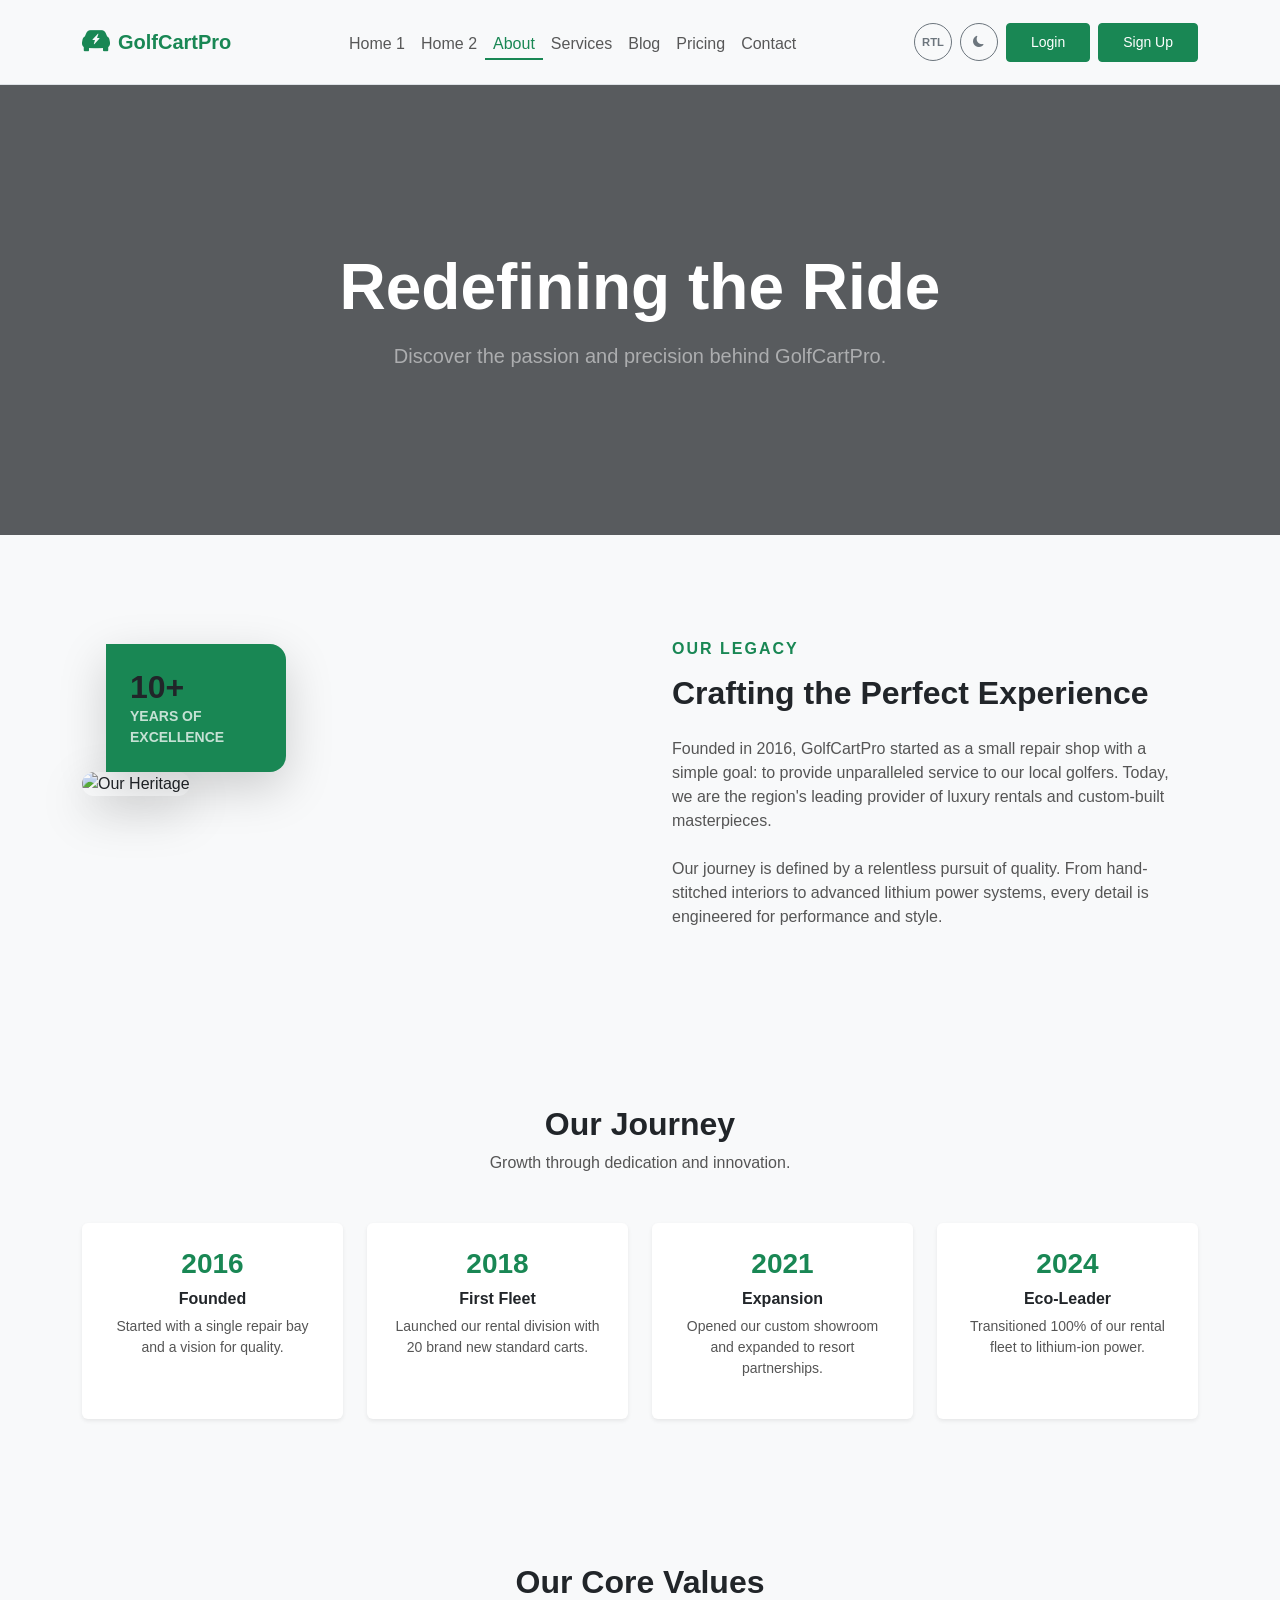
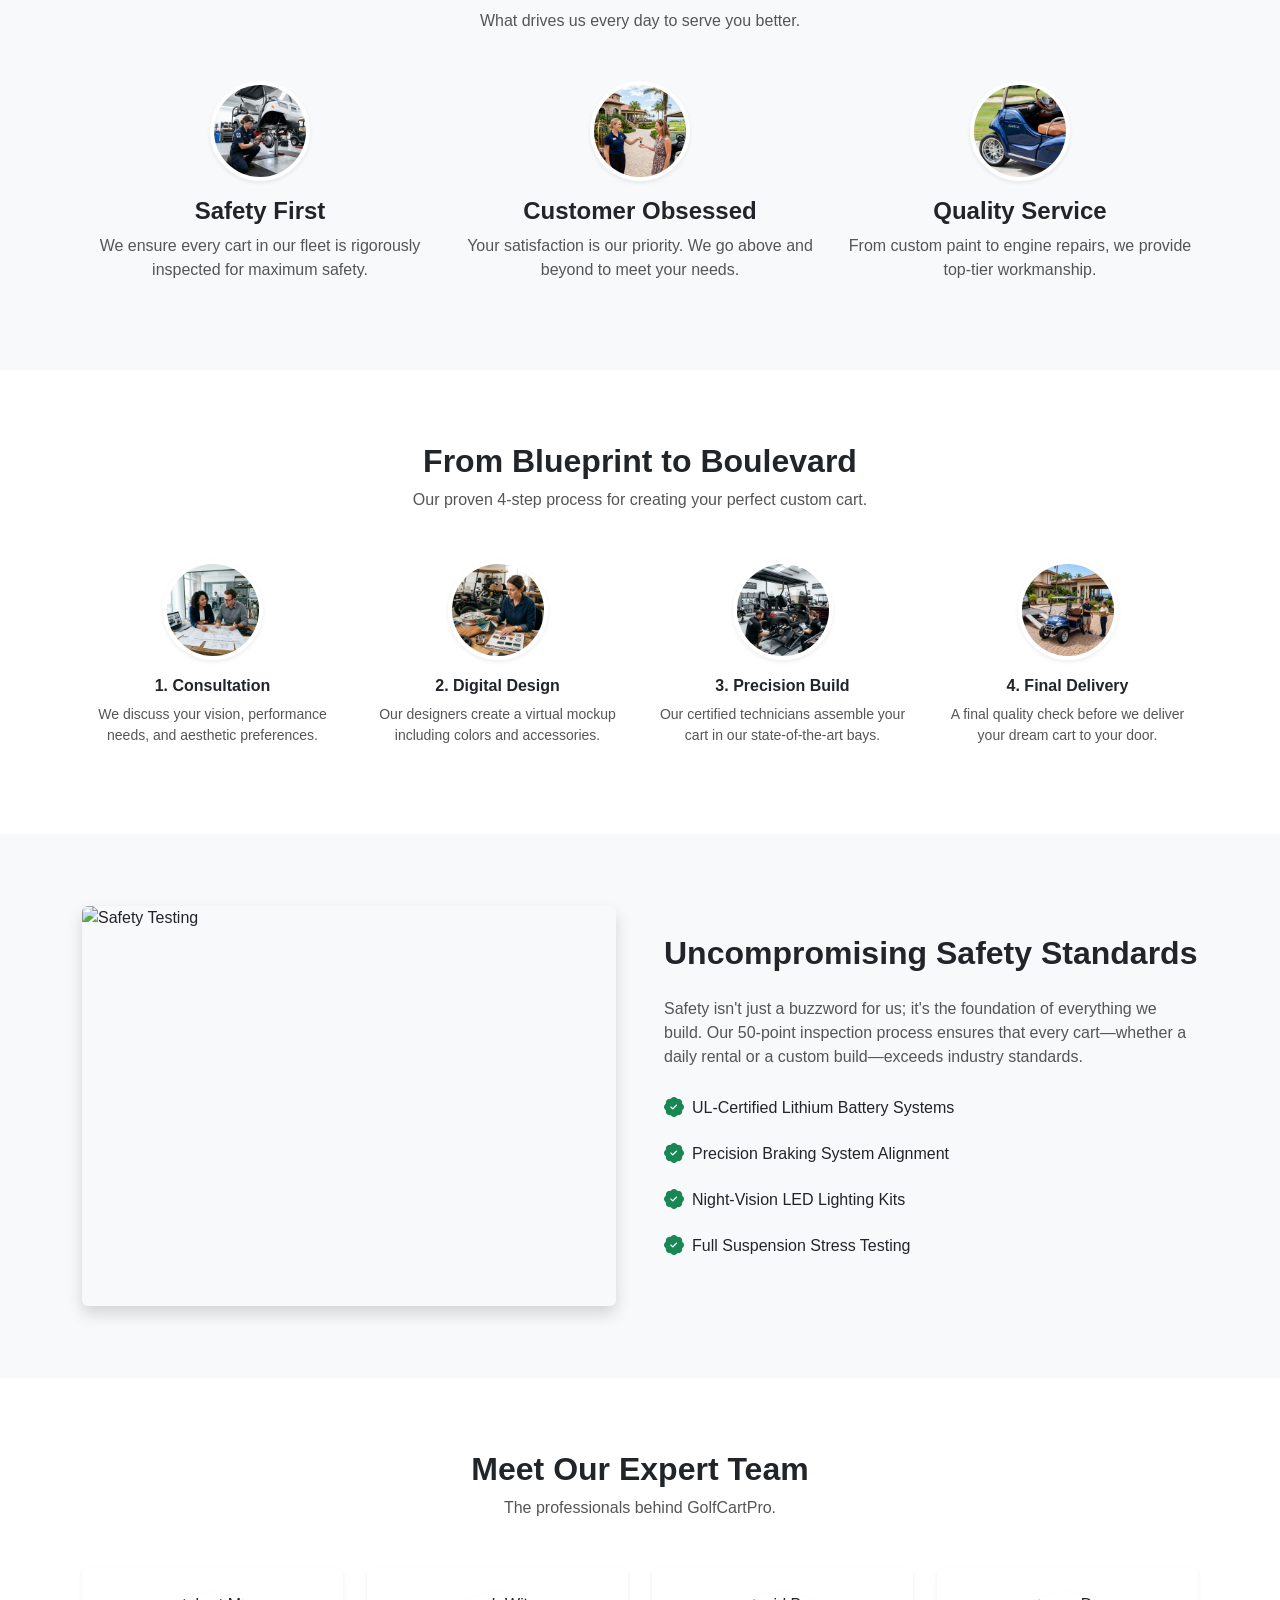
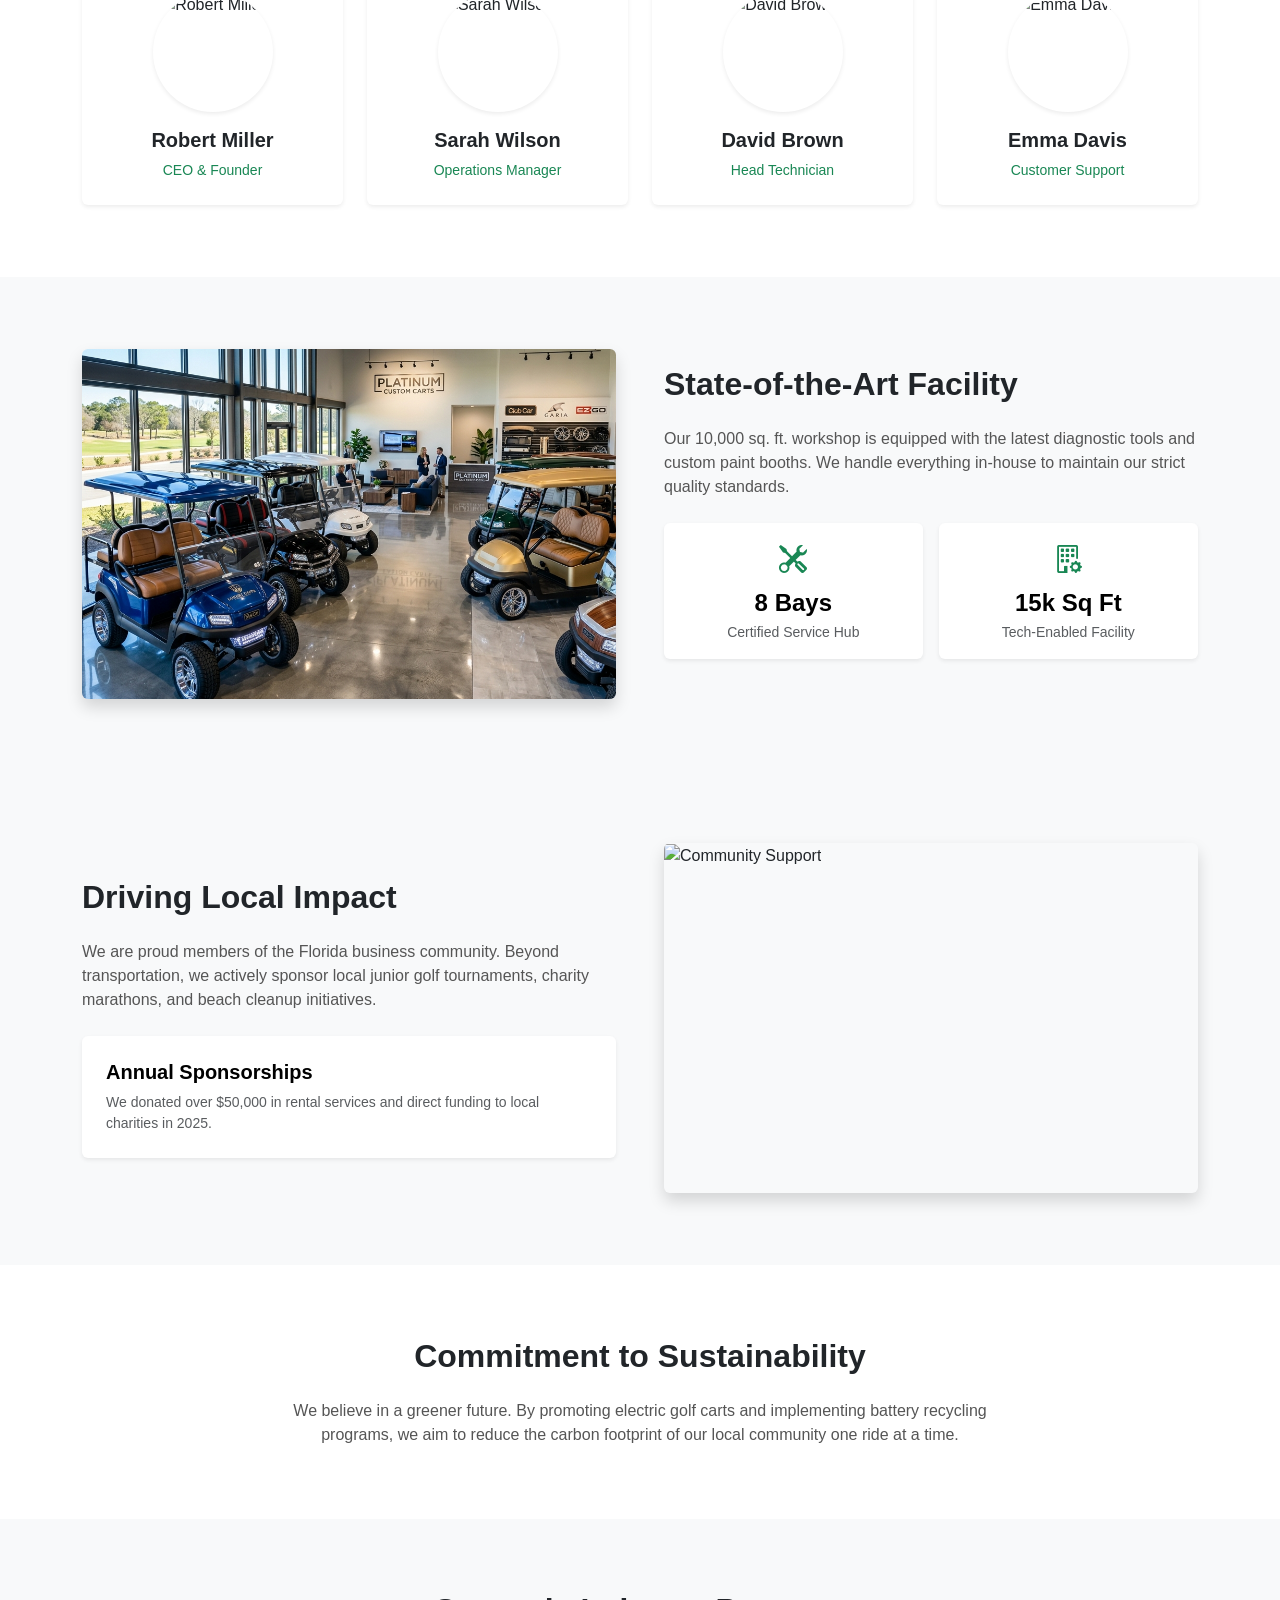
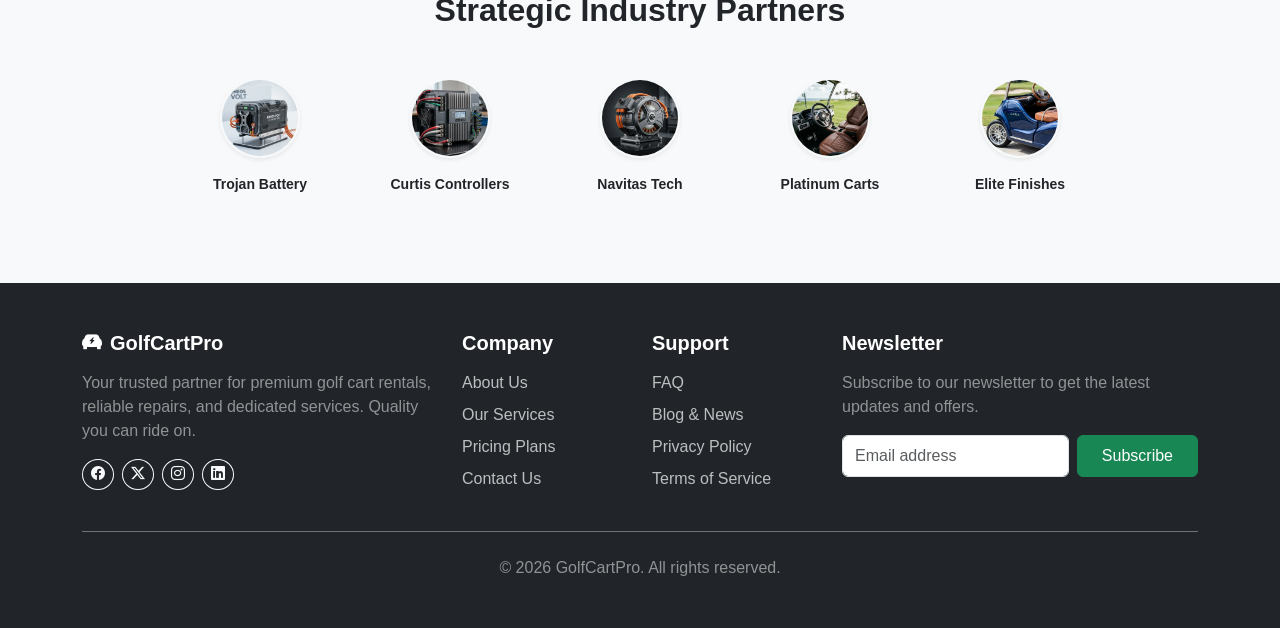
==== about.html @ c1c9b2e2 "Refined UI elements and replaced icons with custom images" ====
<!DOCTYPE html>
<html lang="en" dir="ltr">
<head>
  <meta charset="UTF-8">
  <meta name="viewport" content="width=device-width, initial-scale=1.0">
  <title>About Us - GolfCartPro</title>
  <link rel="icon" type="image/png" href="assets/images/favicon.png">
  <link href="https://cdn.jsdelivr.net/npm/bootstrap@5.3.3/dist/css/bootstrap.min.css" rel="stylesheet">
  <link rel="stylesheet" href="https://cdn.jsdelivr.net/npm/bootstrap-icons@1.11.3/font/bootstrap-icons.min.css">
  <link rel="stylesheet" href="assets/css/style.css">
</head>
<body>
  

  <!-- Header -->
  <header>
    <nav class="navbar navbar-expand-lg bg-body-tertiary sticky-top border-bottom">
      <div class="container">
        <a class="navbar-brand d-flex align-items-center fw-bold text-primary" href="index.html">
          <i class="bi bi-ev-front-fill me-2 fs-3"></i> GolfCartPro
        </a>
        <button class="navbar-toggler" type="button" data-bs-toggle="offcanvas" data-bs-target="#offcanvasNavbar" aria-controls="offcanvasNavbar" aria-label="Toggle navigation">
          <span class="navbar-toggler-icon"></span>
        </button>
        <div class="offcanvas offcanvas-end" tabindex="-1" id="offcanvasNavbar" aria-labelledby="offcanvasNavbarLabel">
          <div class="offcanvas-header">
            <h5 class="offcanvas-title fw-bold text-primary" id="offcanvasNavbarLabel"><i class="bi bi-ev-front-fill me-2"></i> GolfCartPro</h5>
            <button type="button" class="btn-close" data-bs-dismiss="offcanvas" aria-label="Close"></button>
          </div>
          <div class="offcanvas-body align-items-center">
            <ul class="navbar-nav justify-content-center flex-grow-1 pe-3">
              <li class="nav-item"><a class="nav-link" href="index.html">Home 1</a></li>
              <li class="nav-item"><a class="nav-link" href="home-2.html">Home 2</a></li>
              <li class="nav-item"><a class="nav-link active" href="about.html">About</a></li>
              <li class="nav-item"><a class="nav-link" href="services.html">Services</a></li>
              <li class="nav-item"><a class="nav-link" href="blog.html">Blog</a></li>
              <li class="nav-item"><a class="nav-link" href="pricing.html">Pricing</a></li>
              <li class="nav-item"><a class="nav-link" href="contact.html">Contact</a></li>
            </ul>
              </li>
            </ul>
            <div class="d-flex align-items-center gap-2 mt-3 mt-lg-0">
              <button id="rtlToggle" class="btn btn-sm btn-outline-secondary rounded-circle" aria-label="Toggle RTL">RTL</button>
              <button class="btn btn-sm btn-outline-secondary rounded-circle" id="themeToggle" aria-label="Toggle Theme">
                <i class="bi bi-moon-fill" id="themeIcon"></i>
              </button>
              <a href="login.html" class="btn btn-sm btn-primary">Login</a>
              <a href="register.html" class="btn btn-sm btn-primary">Sign Up</a>
            </div>
          </div>
        </div>
      </div>
    </nav>
  </header>

  <!-- Main Content -->
  <main>
    <section class="py-5 text-white text-center position-relative overflow-hidden" style="min-height: 450px; display: flex; align-items: center; background: url('https://images.unsplash.com/photo-1593466144596-8abd50ad2c52?fm=jpg&q=80&w=1600&h=600') center/cover no-repeat;">
      <div class="position-absolute top-0 start-0 w-100 h-100 bg-dark opacity-75"></div>
      <div class="container position-relative z-3">
        <h1 class="display-3 fw-bold mb-3 text-white">Redefining the Ride</h1>
        <p class="lead mb-0 text-white-50">Discover the passion and precision behind GolfCartPro.</p>
      </div>
    </section>

    <!-- SECTION: Our Story -->
    <section class="py-5 bg-light">
      <div class="container py-5">
        <div class="row align-items-center g-5">
          <div class="col-lg-6">
            <div class="position-relative">
               <img src="https://images.unsplash.com/photo-1535131749006-b7f58c99034b?fm=jpg&q=80&w=800&h=600" class="img-fluid rounded-4 shadow-lg w-100" alt="Our Heritage" style="height: 500px; object-fit: cover;">
               <div class="position-absolute bottom-0 start-0 p-4 bg-primary text-white rounded-end-4 d-none d-md-block shadow-lg ms-4 mb-4" style="max-width: 180px;">
                  <h2 class="fw-bold mb-0">10+</h2>
                  <p class="small mb-0 opacity-75 text-uppercase fw-bold ls-wide">Years of Excellence</p>
               </div>
            </div>
          </div>
          <div class="col-lg-6">
            <div class="p-2">
              <h6 class="text-primary fw-bold text-uppercase mb-3" style="letter-spacing: 2px;">Our Legacy</h6>
              <h2 class="fw-bold mb-4">Crafting the Perfect Experience</h2>
              <p class="text-secondary mb-4">Founded in 2016, GolfCartPro started as a small repair shop with a simple goal: to provide unparalleled service to our local golfers. Today, we are the region's leading provider of luxury rentals and custom-built masterpieces.</p>
              <p class="text-secondary mb-0">Our journey is defined by a relentless pursuit of quality. From hand-stitched interiors to advanced lithium power systems, every detail is engineered for performance and style.</p>
            </div>
          </div>
        </div>
      </div>
    </section>

    <!-- SECTION: Our Journey Timeline -->
    <section class="py-5 bg-light">
      <div class="container py-4">
        <div class="text-center mb-5">
          <h2 class="fw-bold">Our Journey</h2>
          <p class="text-secondary">Growth through dedication and innovation.</p>
        </div>
        <div class="row g-4">
          <div class="col-md-3">
            <div class="card h-100 border-0 shadow-sm p-4 text-center">
              <h3 class="fw-bold text-primary">2016</h3>
              <h6 class="fw-bold">Founded</h6>
              <p class="text-secondary small">Started with a single repair bay and a vision for quality.</p>
            </div>
          </div>
          <div class="col-md-3">
            <div class="card h-100 border-0 shadow-sm p-4 text-center">
              <h3 class="fw-bold text-primary">2018</h3>
              <h6 class="fw-bold">First Fleet</h6>
              <p class="text-secondary small">Launched our rental division with 20 brand new standard carts.</p>
            </div>
          </div>
          <div class="col-md-3">
            <div class="card h-100 border-0 shadow-sm p-4 text-center">
              <h3 class="fw-bold text-primary">2021</h3>
              <h6 class="fw-bold">Expansion</h6>
              <p class="text-secondary small">Opened our custom showroom and expanded to resort partnerships.</p>
            </div>
          </div>
          <div class="col-md-3">
            <div class="card h-100 border-0 shadow-sm p-4 text-center">
              <h3 class="fw-bold text-primary">2024</h3>
              <h6 class="fw-bold">Eco-Leader</h6>
              <p class="text-secondary small">Transitioned 100% of our rental fleet to lithium-ion power.</p>
            </div>
          </div>
        </div>
      </div>
    </section>

    <!-- SECTION: Our Values -->
    <section class="py-5 bg-tertiary">
      <div class="container py-4">
        <div class="text-center mb-5">
          <h2 class="fw-bold">Our Core Values</h2>
          <p class="text-secondary">What drives us every day to serve you better.</p>
        </div>
        <div class="row g-4">
          <div class="col-md-4 text-center">
            <img src="assets/images/value_safety.png" alt="Safety First" class="mb-3 mx-auto rounded-circle shadow-sm border border-4 border-white" style="width: 100px; height: 100px; object-fit: cover;">
            <h4 class="fw-bold">Safety First</h4>
            <p class="text-secondary">We ensure every cart in our fleet is rigorously inspected for maximum safety.</p>
          </div>
          <div class="col-md-4 text-center">
            <img src="assets/images/value_customer.png" alt="Customer Obsessed" class="mb-3 mx-auto rounded-circle shadow-sm border border-4 border-white" style="width: 100px; height: 100px; object-fit: cover;">
            <h4 class="fw-bold">Customer Obsessed</h4>
            <p class="text-secondary">Your satisfaction is our priority. We go above and beyond to meet your needs.</p>
          </div>
          <div class="col-md-4 text-center">
            <img src="assets/images/value_quality.png" alt="Quality Service" class="mb-3 mx-auto rounded-circle shadow-sm border border-4 border-white" style="width: 100px; height: 100px; object-fit: cover;">
            <h4 class="fw-bold">Quality Service</h4>
            <p class="text-secondary">From custom paint to engine repairs, we provide top-tier workmanship.</p>
          </div>
        </div>
      </div>
    </section>

    <!-- SECTION: Custom Build Process -->
    <section class="py-5 bg-white">
      <div class="container py-4">
        <div class="text-center mb-5">
          <h2 class="fw-bold">From Blueprint to Boulevard</h2>
          <p class="text-secondary">Our proven 4-step process for creating your perfect custom cart.</p>
        </div>
        <div class="row g-4">
          <div class="col-md-3">
            <div class="text-center">
              <img src="assets/images/step1.png" alt="Consultation" class="mb-3 mx-auto rounded-circle shadow-sm border border-4 border-white" style="width: 100px; height: 100px; object-fit: cover;">
              <h6 class="fw-bold">1. Consultation</h6>
              <p class="small text-secondary">We discuss your vision, performance needs, and aesthetic preferences.</p>
            </div>
          </div>
          <div class="col-md-3">
            <div class="text-center">
              <img src="assets/images/step2.png" alt="Digital Design" class="mb-3 mx-auto rounded-circle shadow-sm border border-4 border-white" style="width: 100px; height: 100px; object-fit: cover;">
              <h6 class="fw-bold">2. Digital Design</h6>
              <p class="small text-secondary">Our designers create a virtual mockup including colors and accessories.</p>
            </div>
          </div>
          <div class="col-md-3">
            <div class="text-center">
              <img src="assets/images/step3.png" alt="Precision Build" class="mb-3 mx-auto rounded-circle shadow-sm border border-4 border-white" style="width: 100px; height: 100px; object-fit: cover;">
              <h6 class="fw-bold">3. Precision Build</h6>
              <p class="small text-secondary">Our certified technicians assemble your cart in our state-of-the-art bays.</p>
            </div>
          </div>
          <div class="col-md-3">
            <div class="text-center">
              <img src="assets/images/step4.png" alt="Final Delivery" class="mb-3 mx-auto rounded-circle shadow-sm border border-4 border-white" style="width: 100px; height: 100px; object-fit: cover;">
              <h6 class="fw-bold">4. Final Delivery</h6>
              <p class="small text-secondary">A final quality check before we deliver your dream cart to your door.</p>
            </div>
          </div>
        </div>
      </div>
    </section>

    <!-- SECTION: Safety & Performance -->
    <section class="py-5 bg-light">
      <div class="container py-4">
        <div class="row align-items-center g-5">
          <div class="col-lg-6 order-lg-2">
            <h2 class="fw-bold mb-4">Uncompromising Safety Standards</h2>
            <p class="text-secondary mb-4">Safety isn't just a buzzword for us; it's the foundation of everything we build. Our 50-point inspection process ensures that every cart—whether a daily rental or a custom build—exceeds industry standards.</p>
            <ul class="list-unstyled">
              <li class="mb-3 d-flex align-items-center"><i class="bi bi-patch-check-fill text-primary me-2 fs-5"></i> UL-Certified Lithium Battery Systems</li>
              <li class="mb-3 d-flex align-items-center"><i class="bi bi-patch-check-fill text-primary me-2 fs-5"></i> Precision Braking System Alignment</li>
              <li class="mb-3 d-flex align-items-center"><i class="bi bi-patch-check-fill text-primary me-2 fs-5"></i> Night-Vision LED Lighting Kits</li>
              <li class="mb-3 d-flex align-items-center"><i class="bi bi-patch-check-fill text-primary me-2 fs-5"></i> Full Suspension Stress Testing</li>
            </ul>
          </div>
          <div class="col-lg-6 order-lg-1">
            <div class="rounded shadow overflow-hidden" style="height: 400px;">
              <img src="https://images.unsplash.com/photo-1599256621730-535171e28e50?auto=format&fit=crop&q=80&w=600&h=400" class="w-100 h-100 object-fit-cover" alt="Safety Testing">
            </div>
          </div>
        </div>
      </div>
    </section>

    <!-- SECTION: Our Team -->
    <section class="py-5">
      <div class="container py-4">
        <div class="text-center mb-5">
          <h2 class="fw-bold">Meet Our Expert Team</h2>
          <p class="text-secondary">The professionals behind GolfCartPro.</p>
        </div>
        <div class="row g-4">
          <div class="col-md-3">
            <div class="card border-0 shadow-sm text-center p-4">
              <div class="mb-3 mx-auto rounded-circle overflow-hidden shadow-sm" style="width: 120px; height: 120px;">
                 <img src="https://images.unsplash.com/photo-1560250097-0b93528c311a?auto=format&fit=crop&q=80&w=200&h=200" class="w-100 h-100 object-fit-cover" alt="Robert Miller">
              </div>
              <h5 class="fw-bold">Robert Miller</h5>
              <p class="text-primary small mb-0">CEO & Founder</p>
            </div>
          </div>
          <div class="col-md-3">
            <div class="card border-0 shadow-sm text-center p-4">
              <div class="mb-3 mx-auto rounded-circle overflow-hidden shadow-sm" style="width: 120px; height: 120px;">
                 <img src="https://images.unsplash.com/photo-1573496359142-b8d87734a5a2?auto=format&fit=crop&q=80&w=200&h=200" class="w-100 h-100 object-fit-cover" alt="Sarah Wilson">
              </div>
              <h5 class="fw-bold">Sarah Wilson</h5>
              <p class="text-primary small mb-0">Operations Manager</p>
            </div>
          </div>
          <div class="col-md-3">
            <div class="card border-0 shadow-sm text-center p-4">
              <div class="mb-3 mx-auto rounded-circle overflow-hidden shadow-sm" style="width: 120px; height: 120px;">
                 <img src="https://images.unsplash.com/photo-1507003211169-0a1dd7228f2d?auto=format&fit=crop&q=80&w=200&h=200" class="w-100 h-100 object-fit-cover" alt="David Brown">
              </div>
              <h5 class="fw-bold">David Brown</h5>
              <p class="text-primary small mb-0">Head Technician</p>
            </div>
          </div>
          <div class="col-md-3">
            <div class="card border-0 shadow-sm text-center p-4">
              <div class="mb-3 mx-auto rounded-circle overflow-hidden shadow-sm" style="width: 120px; height: 120px;">
                 <img src="https://images.unsplash.com/photo-1580489944761-15a19d654956?auto=format&fit=crop&q=80&w=200&h=200" class="w-100 h-100 object-fit-cover" alt="Emma Davis">
              </div>
              <h5 class="fw-bold">Emma Davis</h5>
              <p class="text-primary small mb-0">Customer Support</p>
            </div>
          </div>
        </div>
      </div>
    </section>

    <!-- SECTION: Our Workshop -->
    <section class="py-5 bg-tertiary">
      <div class="container py-4">
        <div class="row align-items-center g-5">
          <div class="col-lg-6">
            <div class="rounded shadow overflow-hidden" style="height: 350px;">
              <img src="assets/images/h1_showroom.png" class="w-100 h-100 object-fit-cover" alt="Workshop">
            </div>
          </div>
          <div class="col-lg-6">
            <h2 class="fw-bold mb-4">State-of-the-Art Facility</h2>
            <p class="text-secondary mb-4">Our 10,000 sq. ft. workshop is equipped with the latest diagnostic tools and custom paint booths. We handle everything in-house to maintain our strict quality standards.</p>
            <div class="d-flex gap-3 mb-4">
              <div class="card border-0 shadow-sm flex-fill text-center p-3 facility-card">
                 <i class="bi bi-tools text-primary fs-3 mb-2"></i>
                 <h4 class="fw-bold mb-1 text-body-emphasis">8 Bays</h4>
                 <p class="small text-body-secondary mb-0">Certified Service Hub</p>
              </div>
              <div class="card border-0 shadow-sm flex-fill text-center p-3 facility-card">
                 <i class="bi bi-building-gear text-primary fs-3 mb-2"></i>
                 <h4 class="fw-bold mb-1 text-body-emphasis">15k Sq Ft</h4>
                 <p class="small text-body-secondary mb-0">Tech-Enabled Facility</p>
              </div>
            </div>
          </div>
        </div>
      </div>
    </section>
    <!-- SECTION: Community Impact -->
    <section class="py-5 bg-tertiary">
      <div class="container py-4">
        <div class="row align-items-center g-5">
          <div class="col-lg-6">
            <h2 class="fw-bold mb-4">Driving Local Impact</h2>
            <p class="text-secondary mb-4">We are proud members of the Florida business community. Beyond transportation, we actively sponsor local junior golf tournaments, charity marathons, and beach cleanup initiatives.</p>
            <div class="card border-0 shadow-sm p-4 facility-card">
               <h5 class="fw-bold mb-2 text-body-emphasis">Annual Sponsorships</h5>
               <p class="small text-body-secondary mb-0">We donated over $50,000 in rental services and direct funding to local charities in 2025.</p>
            </div>
          </div>
          <div class="col-lg-6">
            <div class="rounded shadow overflow-hidden" style="height: 350px;">
               <img src="https://images.unsplash.com/photo-1542601906990-b4d3fb778b09?auto=format&fit=crop&q=80&w=600&h=350" class="w-100 h-100 object-fit-cover" alt="Community Support">
            </div>
          </div>
        </div>
      </div>
    </section>
    <!-- SECTION: Sustainability -->
    <section class="py-5">
      <div class="container py-4 text-center">
        <div class="row justify-content-center">
          <div class="col-lg-8">
            <i class="bi bi-leaf-fill text-success display-4 mb-3"></i>
            <h2 class="fw-bold mb-4">Commitment to Sustainability</h2>
            <p class="text-secondary mb-0">We believe in a greener future. By promoting electric golf carts and implementing battery recycling programs, we aim to reduce the carbon footprint of our local community one ride at a time.</p>
          </div>
        </div>
      </div>
    </section>
    <!-- SECTION: Industry Partners -->
    <section class="py-5 bg-light">
      <div class="container py-4 text-center">
        <h2 class="fw-bold mb-5">Strategic Industry Partners</h2>
        <div class="row g-4 align-items-center justify-content-center">
          <div class="col-md-2 col-4">
             <img src="assets/images/partner_trojan.png" alt="Trojan Battery" class="rounded-circle shadow-sm mb-2 border border-2 border-light" style="width: 80px; height: 80px; object-fit: cover;">
             <p class="small fw-bold mt-2">Trojan Battery</p>
          </div>
          <div class="col-md-2 col-4">
             <img src="assets/images/partner_curtis.png" alt="Curtis Controllers" class="rounded-circle shadow-sm mb-2 border border-2 border-light" style="width: 80px; height: 80px; object-fit: cover;">
             <p class="small fw-bold mt-2">Curtis Controllers</p>
          </div>
          <div class="col-md-2 col-4">
             <img src="assets/images/partner_navitas.png" alt="Navitas Tech" class="rounded-circle shadow-sm mb-2 border border-2 border-light" style="width: 80px; height: 80px; object-fit: cover;">
             <p class="small fw-bold mt-2">Navitas Tech</p>
          </div>
          <div class="col-md-2 col-4">
             <img src="assets/images/partner_platinum.png" alt="Platinum Carts" class="rounded-circle shadow-sm mb-2 border border-2 border-light" style="width: 80px; height: 80px; object-fit: cover;">
             <p class="small fw-bold mt-2">Platinum Carts</p>
          </div>
          <div class="col-md-2 col-4">
             <img src="assets/images/value_quality.png" alt="Elite Finishes" class="rounded-circle shadow-sm mb-2 border border-2 border-light" style="width: 80px; height: 80px; object-fit: cover;">
             <p class="small fw-bold mt-2">Elite Finishes</p>
          </div>
        </div>
      </div>
    </section>
  </main>

  <!-- Footer -->
  <footer class="py-5 mt-auto">
    <div class="container">
      <div class="row gy-4">
        <div class="col-lg-4 col-md-6">
          <h5 class="fw-bold mb-3 d-flex align-items-center text-white">
            <i class="bi bi-ev-front-fill me-2"></i> GolfCartPro
          </h5>
          <p class="text-white-50">Your trusted partner for premium golf cart rentals, reliable repairs, and dedicated services. Quality you can ride on.</p>
          <div class="d-flex gap-2">
            <a href="#" class="btn btn-outline-light btn-sm rounded-circle"><i class="bi bi-facebook"></i></a>
            <a href="#" class="btn btn-outline-light btn-sm rounded-circle"><i class="bi bi-twitter-x"></i></a>
            <a href="#" class="btn btn-outline-light btn-sm rounded-circle"><i class="bi bi-instagram"></i></a>
            <a href="#" class="btn btn-outline-light btn-sm rounded-circle"><i class="bi bi-linkedin"></i></a>
          </div>
        </div>
        <div class="col-lg-2 col-md-6">
          <h5 class="fw-bold mb-3 text-white">Company</h5>
          <ul class="list-unstyled d-flex flex-column gap-2">
            <li><a href="about.html">About Us</a></li>
            <li><a href="services.html">Our Services</a></li>
            <li><a href="pricing.html">Pricing Plans</a></li>
            <li><a href="contact.html">Contact Us</a></li>
          </ul>
        </div>
        <div class="col-lg-2 col-md-6">
          <h5 class="fw-bold mb-3 text-white">Support</h5>
          <ul class="list-unstyled d-flex flex-column gap-2">
            <li><a href="service-details.html">FAQ</a></li>
            <li><a href="blog.html">Blog & News</a></li>
            <li><a href="#">Privacy Policy</a></li>
            <li><a href="#">Terms of Service</a></li>
          </ul>
        </div>
        <div class="col-lg-4 col-md-6">
          <h5 class="fw-bold mb-3 text-white">Newsletter</h5>
          <p class="text-white-50">Subscribe to our newsletter to get the latest updates and offers.</p>
          <form class="d-flex gap-2">
            <input type="email" class="form-control" placeholder="Email address" required>
            <button class="btn btn-primary" type="submit">Subscribe</button>
          </form>
        </div>
      </div>
      <div class="border-top border-secondary mt-4 pt-4 text-center text-white-50">
        <p class="mb-0">&copy; 2026 GolfCartPro. All rights reserved.</p>
      </div>
    </div>
  </footer>
  
  <button class="btn btn-primary rounded-circle" id="back-to-top" aria-label="Back to top">
    <i class="bi bi-arrow-up"></i>
  </button>

  <script src="https://cdn.jsdelivr.net/npm/bootstrap@5.3.3/dist/js/bootstrap.bundle.min.js"></script>
  <script src="assets/js/main.js"></script>
</body>
</html>
---- assets/css/style.css ----
/* 
  GolfCartPro - Custom Styles
  Beginner-friendly CSS with 3 main colors:
  Primary (Green), Secondary (Dark), Tertiary (Light)
*/

:root {
  --primary-color: #198754; /* Green */
  --secondary-color: #212529; /* Dark */
  --tertiary-color: #f8f9fa; /* Light */
}

body {
  font-family: 'Inter', 'Segoe UI', sans-serif;
  display: flex;
  flex-direction: column;
  min-height: 100vh;
}

/* Utility Classes for Brand Colors */
.text-primary { color: var(--primary-color) !important; }
.bg-primary { background-color: var(--primary-color) !important; }
.bg-secondary { background-color: var(--secondary-color) !important; }
.bg-tertiary { background-color: var(--tertiary-color) !important; }

.btn-primary {
  background-color: var(--primary-color);
  border-color: var(--primary-color);
  color: #fff;
  padding: 0.5rem 1.5rem;
  font-weight: 500;
}
.btn-primary:hover {
  background-color: #146c43;
  border-color: #13653f;
  color: #fff;
}

/* Header */
.navbar {
  padding: 1rem 0;
}
.navbar .nav-link {
  font-weight: 500;
  transition: color 0.3s ease;
  position: relative;
  padding-bottom: 0.25rem;
}
.navbar .nav-link.active {
  color: var(--primary-color) !important;
}
.navbar .nav-link.active::after {
  content: '';
  position: absolute;
  width: 100%;
  height: 2px;
  background-color: var(--primary-color);
  bottom: 0;
  left: 0;
}

/* Hero Section */
.hero-section {
  padding: 80px 0;
  background-color: var(--tertiary-color);
}

.hero-btn {
  min-width: 180px;
  display: inline-flex;
  align-items: center;
  justify-content: center;
  transition: all 0.3s ease;
}

.hero-btn:hover {
  transform: translateY(-3px);
  box-shadow: 0 6px 15px rgba(0, 0, 0, 0.2);
}

/* Cards */
.card {
  border: none;
  box-shadow: 0 4px 6px rgba(0,0,0,0.05);
  transition: transform 0.3s ease, box-shadow 0.3s ease;
}
.card:hover {
  transform: translateY(-5px);
  box-shadow: 0 10px 15px rgba(0,0,0,0.1);
}

/* Footer */
footer {
  background-color: var(--secondary-color);
  color: #fff;
}
footer a {
  color: rgba(255,255,255,0.7);
  text-decoration: none;
  transition: color 0.3s ease;
}
footer a:hover {
  color: #fff;
}

/* Back to Top */
#back-to-top {
  position: fixed;
  bottom: 20px;
  right: 20px;
  display: none;
  z-index: 99;
  width: 45px;
  height: 45px;
  padding: 0;
  display: none; /* hidden by default, toggled by JS */
  align-items: center;
  justify-content: center;
}

/* Dashboard Sidebar */
.sidebar {
  min-height: 100vh;
  background-color: var(--secondary-color);
  color: #fff;
}
.sidebar .nav-link {
  color: rgba(255,255,255,0.8);
  border-radius: 0.375rem;
  margin-bottom: 0.5rem;
}
.sidebar .nav-link:hover, .sidebar .nav-link.active {
  color: #fff;
  background-color: rgba(255,255,255,0.15);
}

/* Fix Contrast for Headings and Text */
h1, h2, h3, h4, h5, h6 {
  color: var(--secondary-color);
}

.text-secondary {
  color: #555 !important;
}

/* Event Box Styling (Home 2) */
.event-box {
  cursor: pointer;
  transition: all 0.3s cubic-bezier(0.4, 0, 0.2, 1);
  background-color: transparent;
  border: 1px solid #dee2e6;
}

.event-box:hover {
  background-color: var(--primary-color) !important;
  border-color: var(--primary-color) !important;
  transform: translateY(-5px);
  box-shadow: 0 8px 20px rgba(25, 135, 84, 0.2);
}

.event-box:hover i, 
.event-box:hover h6 {
  color: #fff !important;
}

/* Facility Card Styling (About Page) */
.facility-card {
  cursor: pointer;
  transition: all 0.3s ease;
}

.facility-card:hover {
  background-color: var(--primary-color) !important;
  transform: translateY(-5px);
  box-shadow: 0 10px 20px rgba(25, 135, 84, 0.2) !important;
}

.facility-card:hover h4,
.facility-card:hover h5,
.facility-card:hover h6,
.facility-card:hover p,
.facility-card:hover i {
  color: #fff !important;
}

[data-bs-theme="dark"] .facility-card {
  background-color: #2b3035 !important;
  border-color: rgba(255, 255, 255, 0.1) !important;
}

[data-bs-theme="dark"] .facility-card h4,
[data-bs-theme="dark"] .facility-card h5,
[data-bs-theme="dark"] .facility-card h6 {
  color: #fff !important;
}

[data-bs-theme="dark"] .facility-card p {
  color: rgba(255, 255, 255, 0.7) !important;
}

.facility-card:active {
  transform: scale(0.95);
}

/* Card Overlap Styling (About Page) */
@media (min-width: 992px) {
  .card-overlap {
    margin-left: -80px;
    z-index: 10;
  }
}

/* Theme Awareness & Dark Mode Contrast */
[data-bs-theme="dark"] {
  --tertiary-color: #2b3035;
}

[data-bs-theme="dark"] h1, 
[data-bs-theme="dark"] h2, 
[data-bs-theme="dark"] h3, 
[data-bs-theme="dark"] h4, 
[data-bs-theme="dark"] h5, 
[data-bs-theme="dark"] h6 {
  color: #fff !important;
}

[data-bs-theme="dark"] .text-secondary {
  color: #adb5bd !important;
}

/* Force dark text on elements that stay white in dark mode (like specific cards) */
[data-bs-theme="dark"] .facility-card:not(:hover),
[data-bs-theme="dark"] .facility-card:not(:hover) * {
  color: #212529 !important;
}

[data-bs-theme="dark"] .bg-tertiary p,
[data-bs-theme="dark"] .bg-tertiary h1,
[data-bs-theme="dark"] .bg-tertiary h2,
[data-bs-theme="dark"] .bg-tertiary h3,
[data-bs-theme="dark"] .bg-tertiary h4,
[data-bs-theme="dark"] .bg-tertiary h5 {
  color: #fff !important;
}

[data-bs-theme="dark"] .bg-white,
[data-bs-theme="dark"] .bg-light,
[data-bs-theme="dark"] .bg-tertiary {
  background-color: #2b3035 !important;
}

/* Navbar Toggle Buttons (RTL & Theme) */
#rtlToggle, #themeToggle {
  width: 38px;
  height: 38px;
  padding: 0;
  display: flex;
  align-items: center;
  justify-content: center;
  font-weight: 600;
  font-size: 0.7rem;
  transition: all 0.3s ease;
}

#rtlToggle:hover, #themeToggle:hover {
  background-color: var(--primary-color);
  border-color: var(--primary-color);
  color: #fff;
}

/* Social Buttons */
.social-btn {
  width: 45px;
  height: 45px;
  display: inline-flex;
  align-items: center;
  justify-content: center;
  font-size: 1.2rem;
  transition: all 0.3s ease;
}

.social-btn:hover {
  background-color: var(--primary-color) !important;
  border-color: var(--primary-color) !important;
  color: #fff !important;
  transform: translateY(-3px);
  box-shadow: 0 4px 10px rgba(0, 0, 0, 0.15);
}

/* RTL Support additions */
[dir="rtl"] .ms-2 {
  margin-left: 0 !important;
  margin-right: 0.5rem !important;
}

[dir="rtl"] .me-2 {
  margin-right: 0 !important;
  margin-left: 0.5rem !important;
}
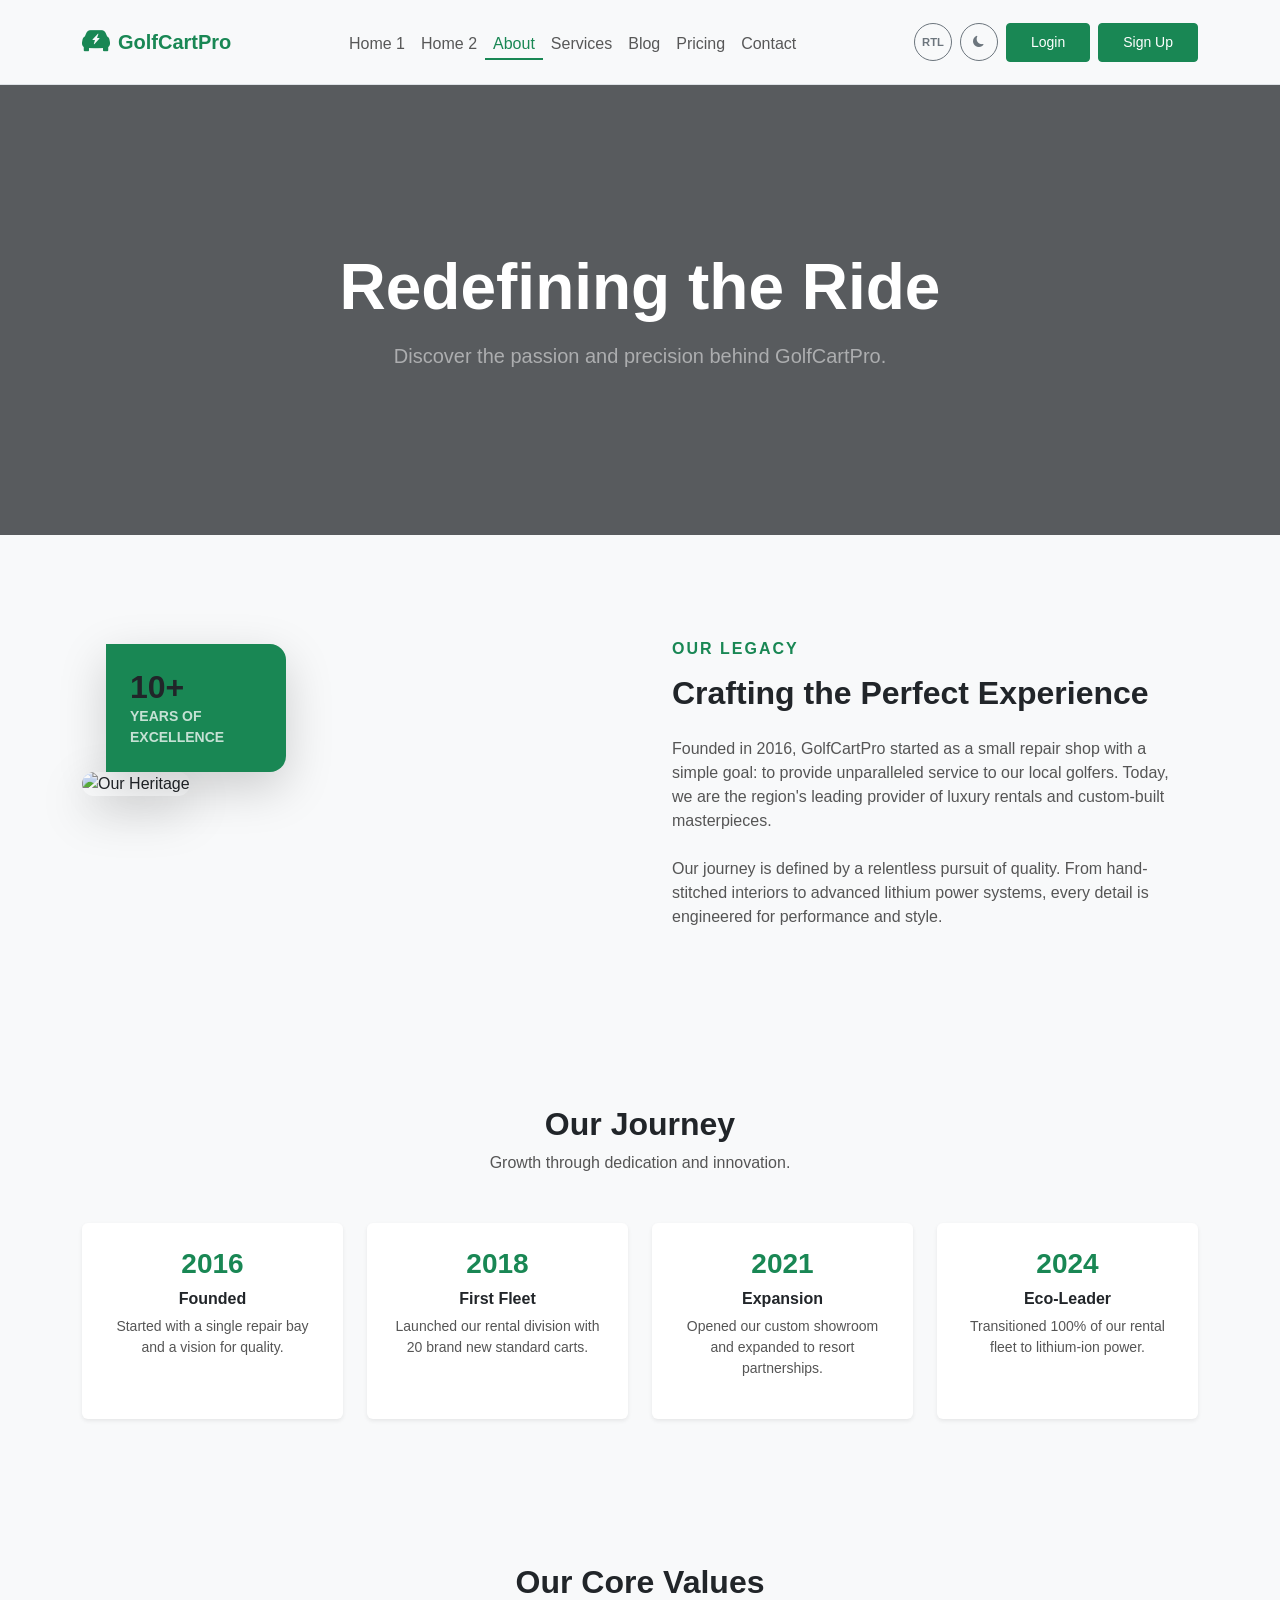
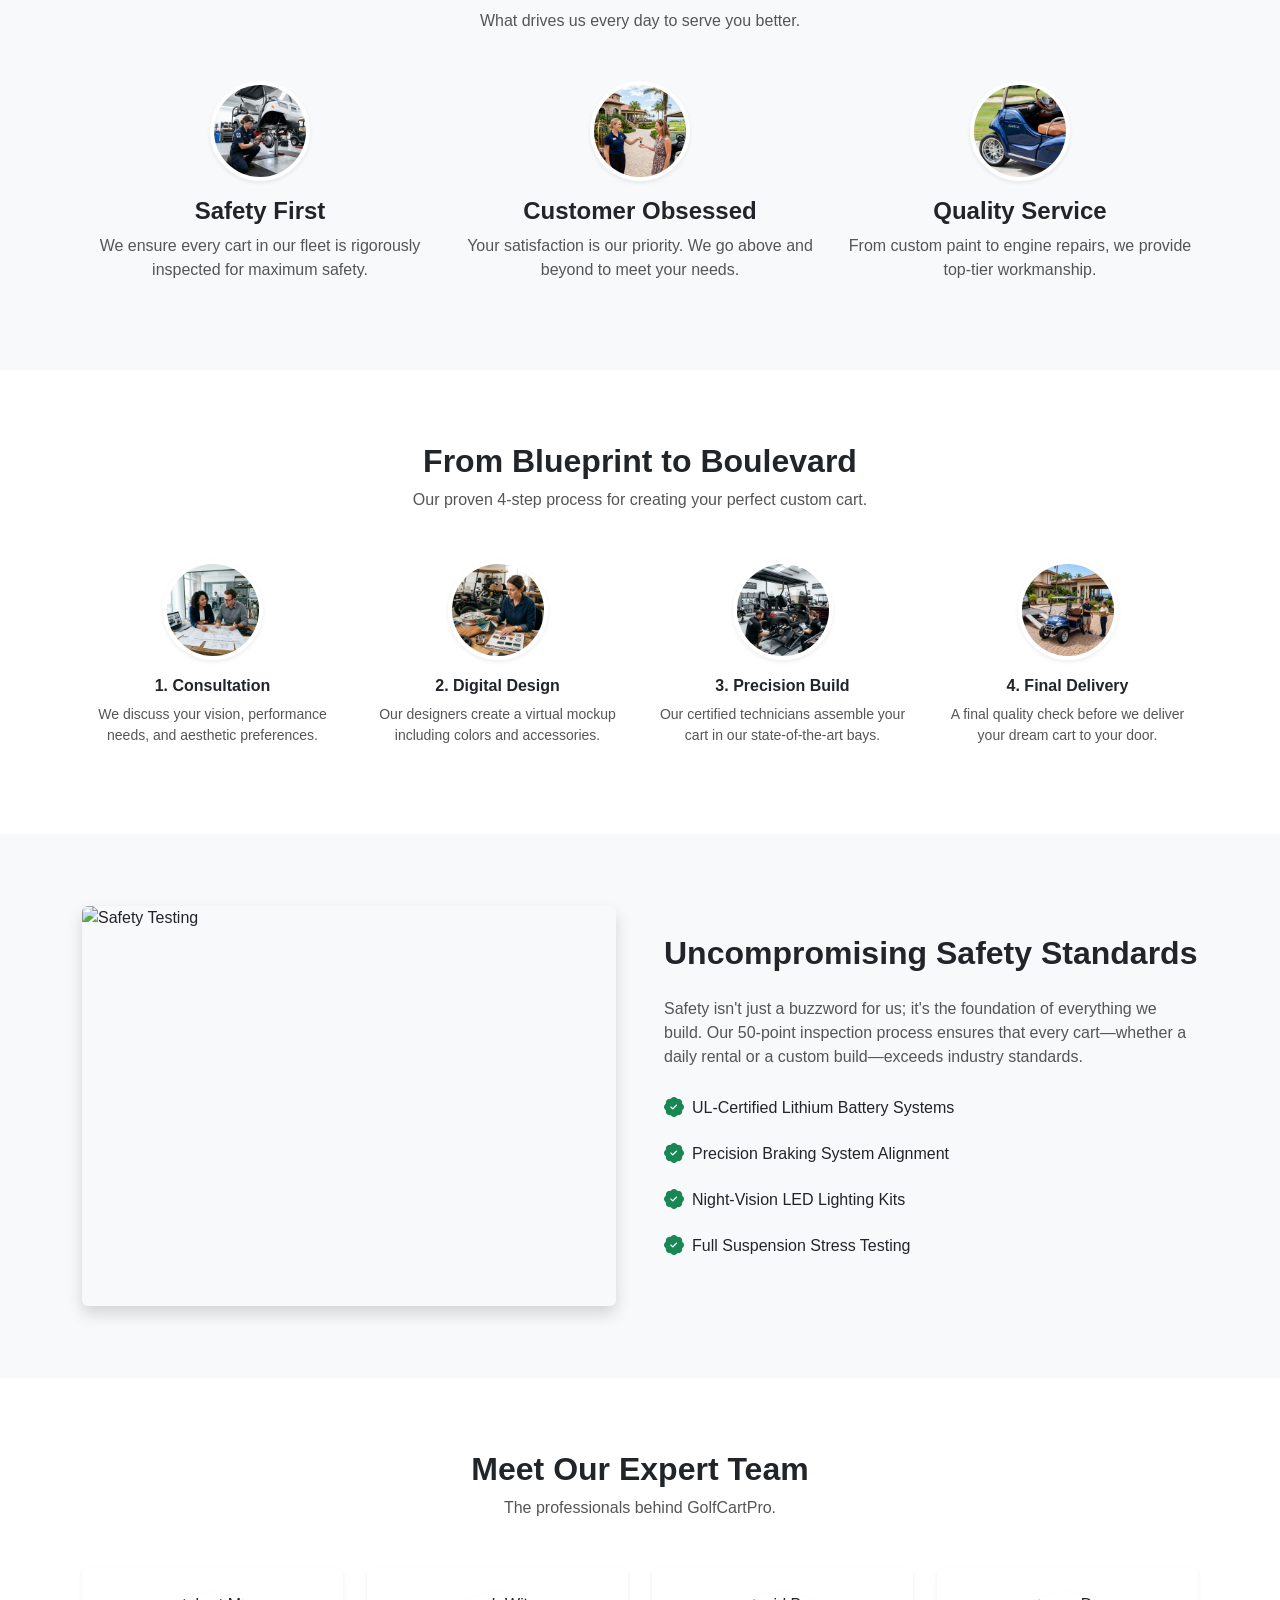
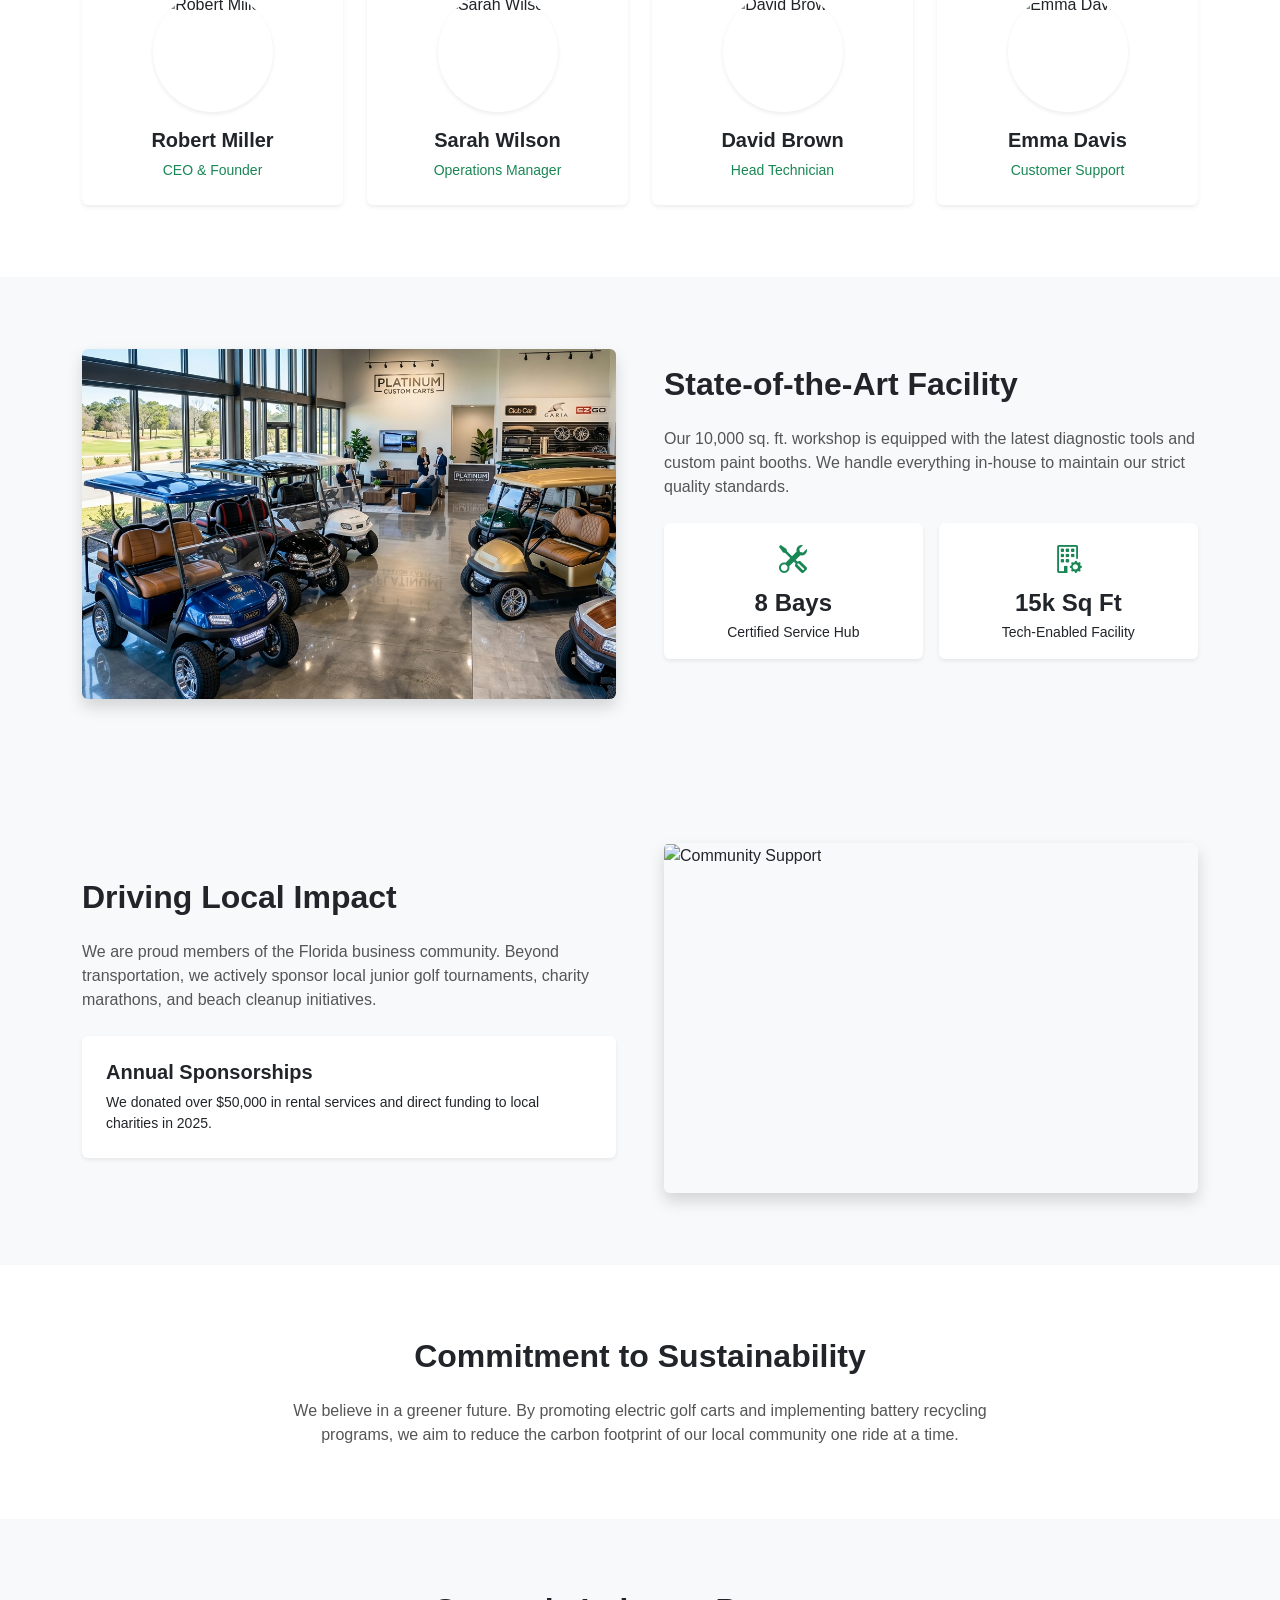
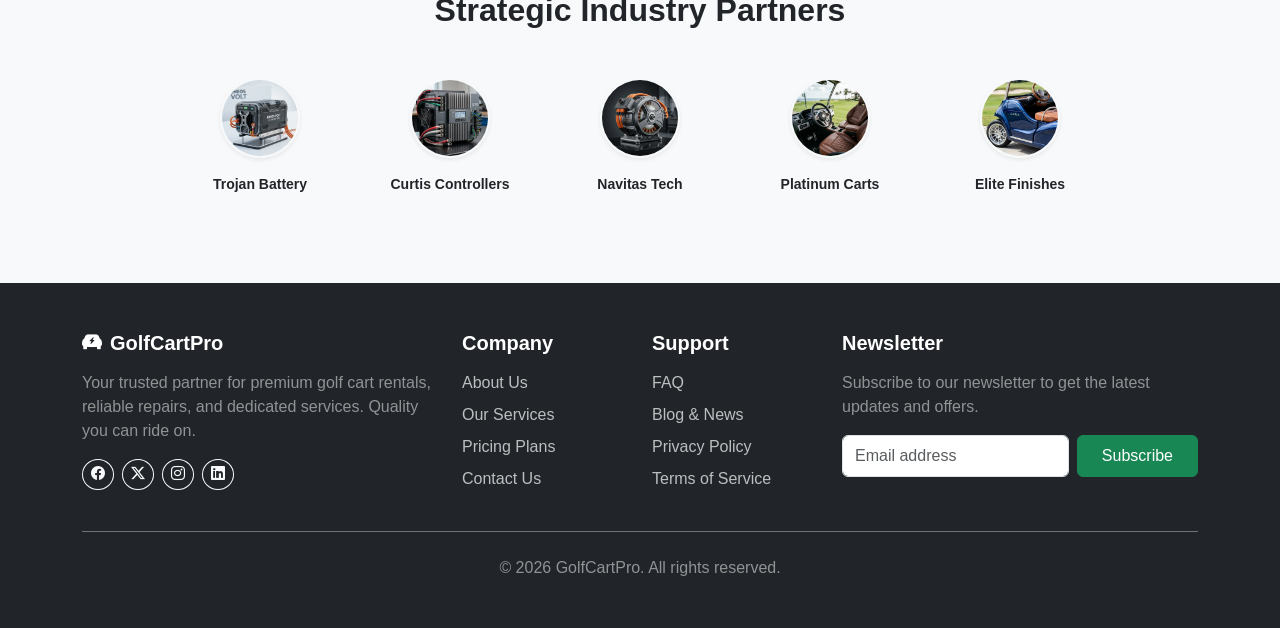
==== commit 29bec961: "Standardized UI contrast, added premium hover effects, and replaced icons with thematic imagery acro" ====
--- a/about.html
+++ b/about.html
@@ -129,7 +129,7 @@
     </section>
 
     <!-- SECTION: Our Values -->
-    <section class="py-5 bg-tertiary">
+    <section class="py-5 bg-body-tertiary">
       <div class="container py-4">
         <div class="text-center mb-5">
           <h2 class="fw-bold">Our Core Values</h2>
@@ -267,7 +267,7 @@
     </section>
 
     <!-- SECTION: Our Workshop -->
-    <section class="py-5 bg-tertiary">
+    <section class="py-5 bg-body-tertiary">
       <div class="container py-4">
         <div class="row align-items-center g-5">
           <div class="col-lg-6">
@@ -279,15 +279,15 @@
             <h2 class="fw-bold mb-4">State-of-the-Art Facility</h2>
             <p class="text-secondary mb-4">Our 10,000 sq. ft. workshop is equipped with the latest diagnostic tools and custom paint booths. We handle everything in-house to maintain our strict quality standards.</p>
             <div class="d-flex gap-3 mb-4">
-              <div class="card border-0 shadow-sm flex-fill text-center p-3 facility-card">
+              <div class="card bg-body border-0 shadow-sm flex-fill text-center p-3 facility-card">
                  <i class="bi bi-tools text-primary fs-3 mb-2"></i>
-                 <h4 class="fw-bold mb-1 text-body-emphasis">8 Bays</h4>
-                 <p class="small text-body-secondary mb-0">Certified Service Hub</p>
-              </div>
-              <div class="card border-0 shadow-sm flex-fill text-center p-3 facility-card">
+                 <h4 class="fw-bold mb-1 dynamic-contrast-text">8 Bays</h4>
+                 <p class="small mb-0 dynamic-contrast-text">Certified Service Hub</p>
+              </div>
+              <div class="card bg-body border-0 shadow-sm flex-fill text-center p-3 facility-card">
                  <i class="bi bi-building-gear text-primary fs-3 mb-2"></i>
-                 <h4 class="fw-bold mb-1 text-body-emphasis">15k Sq Ft</h4>
-                 <p class="small text-body-secondary mb-0">Tech-Enabled Facility</p>
+                 <h4 class="fw-bold mb-1 dynamic-contrast-text">15k Sq Ft</h4>
+                 <p class="small mb-0 dynamic-contrast-text">Tech-Enabled Facility</p>
               </div>
             </div>
           </div>
@@ -295,15 +295,15 @@
       </div>
     </section>
     <!-- SECTION: Community Impact -->
-    <section class="py-5 bg-tertiary">
+    <section class="py-5 bg-body-tertiary">
       <div class="container py-4">
         <div class="row align-items-center g-5">
           <div class="col-lg-6">
             <h2 class="fw-bold mb-4">Driving Local Impact</h2>
             <p class="text-secondary mb-4">We are proud members of the Florida business community. Beyond transportation, we actively sponsor local junior golf tournaments, charity marathons, and beach cleanup initiatives.</p>
-            <div class="card border-0 shadow-sm p-4 facility-card">
-               <h5 class="fw-bold mb-2 text-body-emphasis">Annual Sponsorships</h5>
-               <p class="small text-body-secondary mb-0">We donated over $50,000 in rental services and direct funding to local charities in 2025.</p>
+            <div class="card bg-body border-0 shadow-sm p-4 facility-card">
+               <h5 class="fw-bold mb-2 dynamic-contrast-text">Annual Sponsorships</h5>
+               <p class="small mb-0 dynamic-contrast-text">We donated over $50,000 in rental services and direct funding to local charities in 2025.</p>
             </div>
           </div>
           <div class="col-lg-6">
--- a/assets/css/style.css
+++ b/assets/css/style.css
@@ -228,11 +228,8 @@
   color: #adb5bd !important;
 }
 
-/* Force dark text on elements that stay white in dark mode (like specific cards) */
-[data-bs-theme="dark"] .facility-card:not(:hover),
-[data-bs-theme="dark"] .facility-card:not(:hover) * {
-  color: #212529 !important;
-}
+/* Force dark text on elements that stay white in dark mode (if any) */
+/* Rule removed to fix visibility issue reported by user */
 
 [data-bs-theme="dark"] .bg-tertiary p,
 [data-bs-theme="dark"] .bg-tertiary h1,
@@ -297,3 +294,23 @@
   margin-right: 0 !important;
   margin-left: 0.5rem !important;
 }
+
+/* Guaranteed Adaptive Text */
+.dynamic-contrast-text {
+  color: #212529 !important;
+}
+[data-bs-theme="dark"] .dynamic-contrast-text {
+  color: #ffffff !important;
+}
+
+/* Partner Logo Hover Effect */
+.partner-logo-hover {
+  transition: all 0.3s ease;
+  filter: grayscale(100%);
+  opacity: 0.6;
+}
+.partner-logo-hover:hover {
+  filter: grayscale(0%);
+  opacity: 1;
+  transform: scale(1.1);
+}
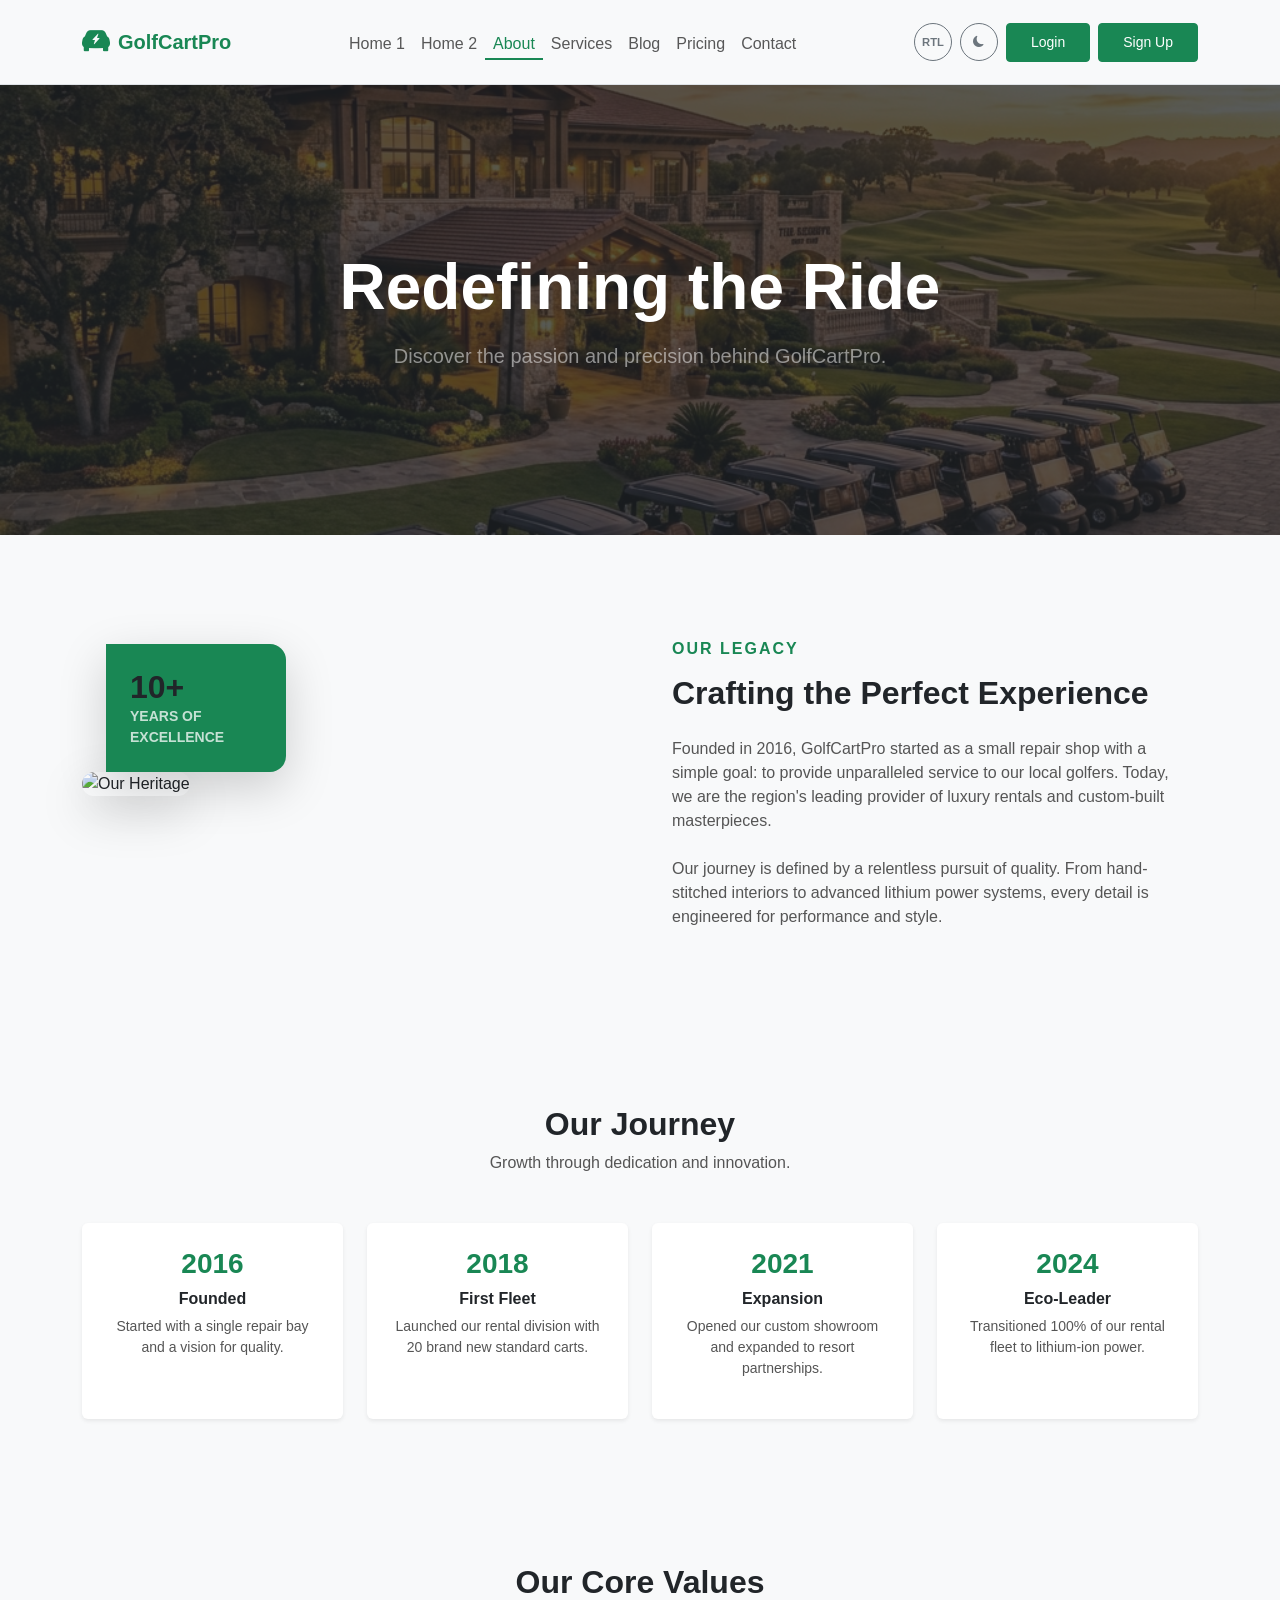
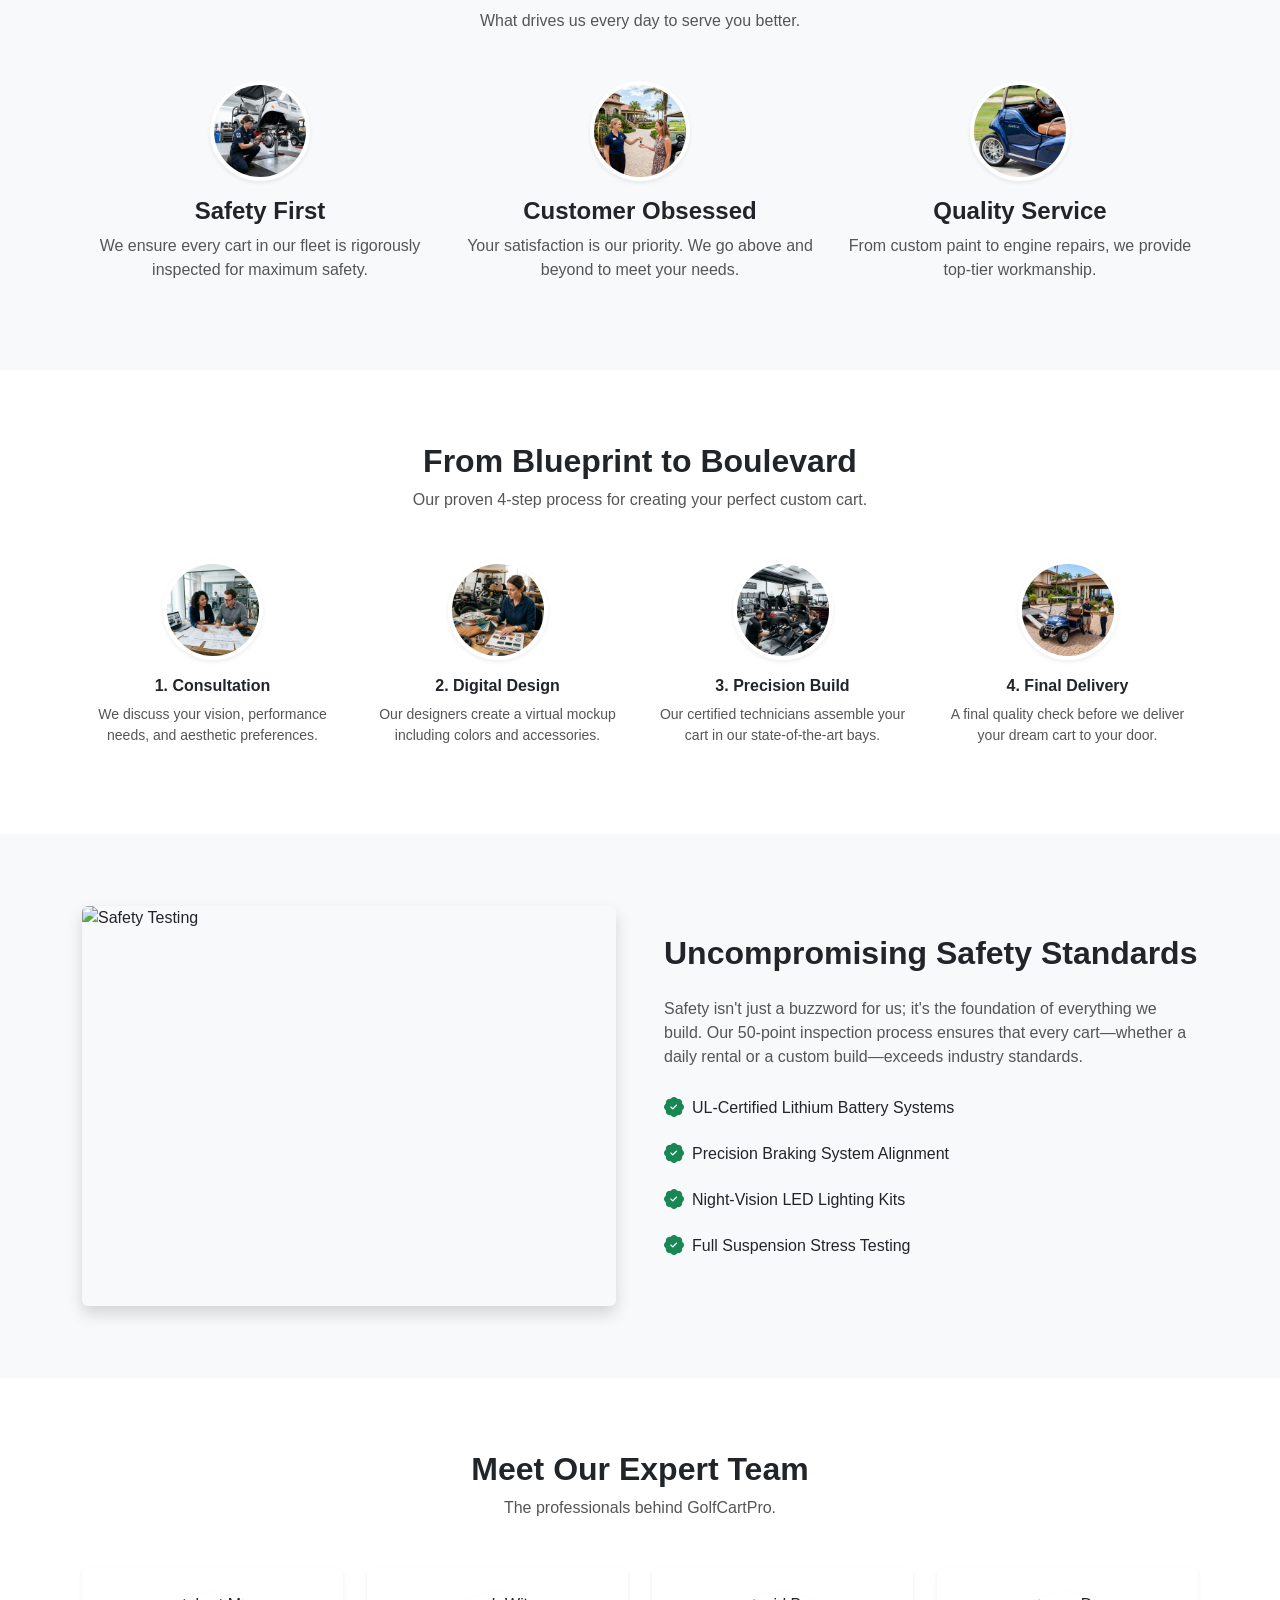
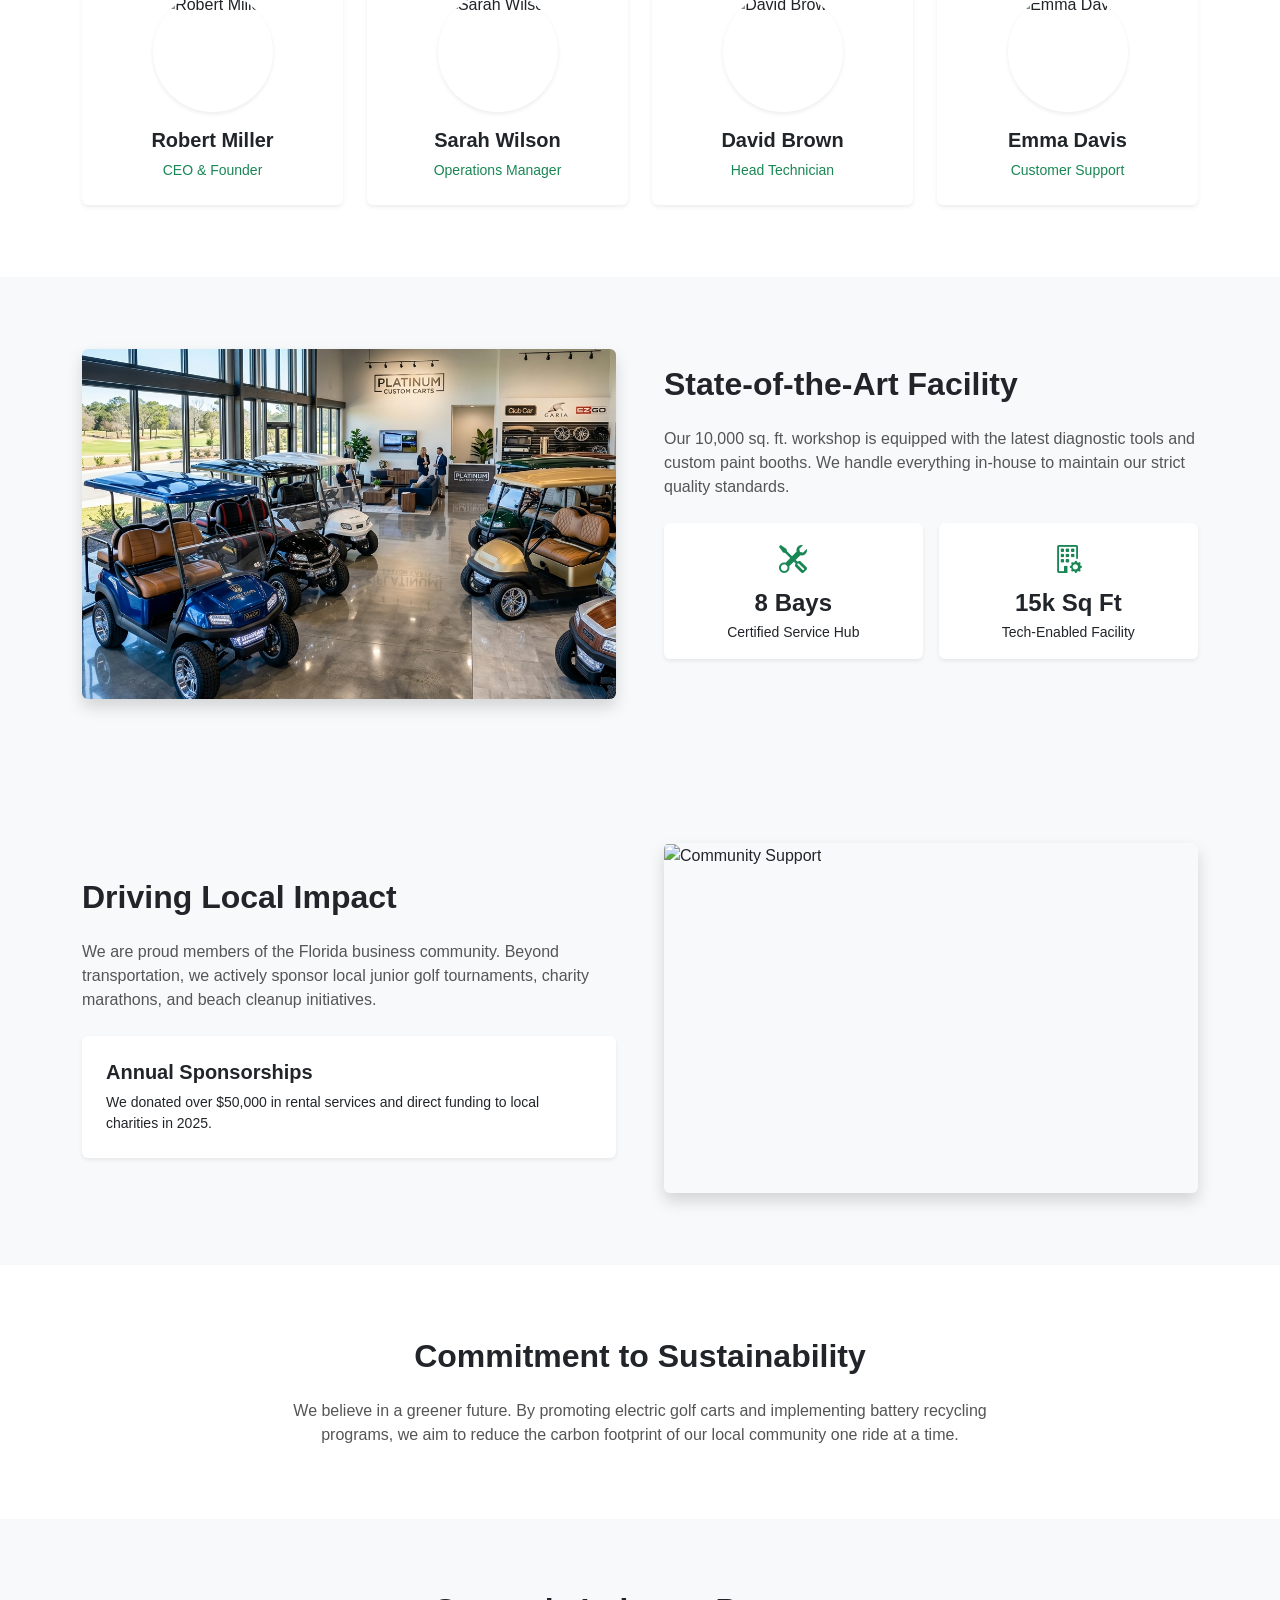
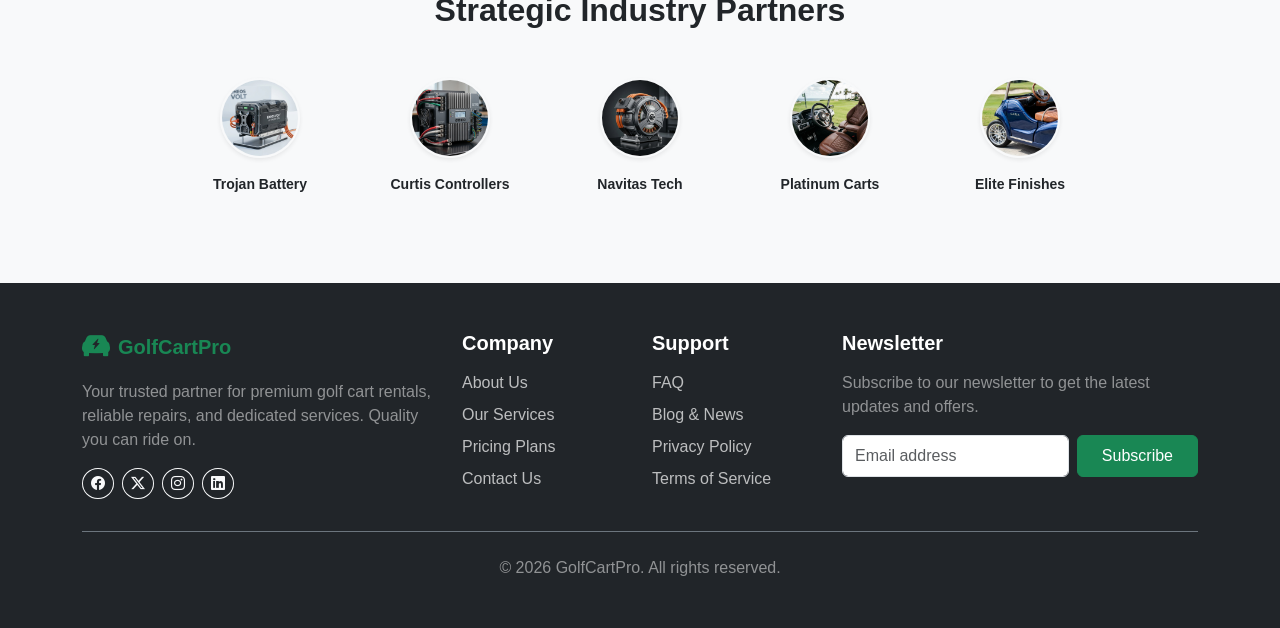
==== commit 4901e41d: "UI refinements: fixed alignment, centering, icons, and layout consistency across all pages" ====
--- a/about.html
+++ b/about.html
@@ -55,7 +55,7 @@
 
   <!-- Main Content -->
   <main>
-    <section class="py-5 text-white text-center position-relative overflow-hidden" style="min-height: 450px; display: flex; align-items: center; background: url('https://images.unsplash.com/photo-1593466144596-8abd50ad2c52?fm=jpg&q=80&w=1600&h=600') center/cover no-repeat;">
+    <section class="py-5 text-white text-center position-relative overflow-hidden" style="min-height: 450px; display: flex; align-items: center; background: url('assets/images/about_hero.png') center/cover no-repeat;">
       <div class="position-absolute top-0 start-0 w-100 h-100 bg-dark opacity-75"></div>
       <div class="container position-relative z-3">
         <h1 class="display-3 fw-bold mb-3 text-white">Redefining the Ride</h1>
@@ -69,7 +69,7 @@
         <div class="row align-items-center g-5">
           <div class="col-lg-6">
             <div class="position-relative">
-               <img src="https://images.unsplash.com/photo-1535131749006-b7f58c99034b?fm=jpg&q=80&w=800&h=600" class="img-fluid rounded-4 shadow-lg w-100" alt="Our Heritage" style="height: 500px; object-fit: cover;">
+               <img src="https://images.unsplash.com/photo-1535131749006-b7f58c99034b?fm=jpg&q=80&w=800&h=600" class="img-fluid rounded-4 shadow-lg w-100 img-height-lg" alt="Our Heritage" style="object-fit: cover;">
                <div class="position-absolute bottom-0 start-0 p-4 bg-primary text-white rounded-end-4 d-none d-md-block shadow-lg ms-4 mb-4" style="max-width: 180px;">
                   <h2 class="fw-bold mb-0">10+</h2>
                   <p class="small mb-0 opacity-75 text-uppercase fw-bold ls-wide">Years of Excellence</p>
@@ -210,7 +210,7 @@
             </ul>
           </div>
           <div class="col-lg-6 order-lg-1">
-            <div class="rounded shadow overflow-hidden" style="height: 400px;">
+            <div class="rounded shadow overflow-hidden img-height-md">
               <img src="https://images.unsplash.com/photo-1599256621730-535171e28e50?auto=format&fit=crop&q=80&w=600&h=400" class="w-100 h-100 object-fit-cover" alt="Safety Testing">
             </div>
           </div>
@@ -361,8 +361,8 @@
     <div class="container">
       <div class="row gy-4">
         <div class="col-lg-4 col-md-6">
-          <h5 class="fw-bold mb-3 d-flex align-items-center text-white">
-            <i class="bi bi-ev-front-fill me-2"></i> GolfCartPro
+          <h5 class="fw-bold mb-3 d-flex align-items-center text-primary footer-brand">
+            <i class="bi bi-ev-front-fill me-2 fs-3"></i> GolfCartPro
           </h5>
           <p class="text-white-50">Your trusted partner for premium golf cart rentals, reliable repairs, and dedicated services. Quality you can ride on.</p>
           <div class="d-flex gap-2">
--- a/assets/css/style.css
+++ b/assets/css/style.css
@@ -101,6 +101,12 @@
 }
 footer a:hover {
   color: #fff;
+}
+
+/* Footer brand name — always green (same as navbar) in both light & dark mode */
+footer .footer-brand,
+[data-bs-theme="dark"] footer .footer-brand {
+  color: #198754 !important;
 }
 
 /* Back to Top */
@@ -303,14 +309,72 @@
   color: #ffffff !important;
 }
 
+/* Fluid Typography & Mobile Optimizations */
+@media (max-width: 768px) {
+  .display-3 { font-size: 2.5rem !important; }
+  .display-4 { font-size: 2.2rem !important; }
+  .display-5 { font-size: 1.8rem !important; }
+  section { padding: 40px 0 !important; }
+  .hero-section { min-height: 400px !important; padding: 60px 0 !important; }
+
+  /* Fix hero buttons overflowing on mobile */
+  .hero-btn {
+    min-width: unset !important;
+    width: 100% !important;
+  }
+}
+
+/* Responsive width utility — auto-width at sm+ breakpoint */
+@media (min-width: 576px) {
+  .w-sm-auto { width: auto !important; }
+}
+
+/* Card Improvements */
+.card {
+  border: none;
+  box-shadow: 0 4px 15px rgba(0,0,0,0.05);
+  transition: all 0.3s ease;
+  overflow: hidden;
+}
+
+/* Responsive Image Handling */
+.img-fluid-responsive {
+  max-width: 100%;
+  height: auto;
+  object-fit: cover;
+}
+@media (min-width: 768px) {
+  .img-height-lg { height: 500px !important; }
+  .img-height-md { height: 400px !important; }
+}
+@media (max-width: 767px) {
+  .img-height-lg, .img-height-md { height: auto !important; }
+}
+
 /* Partner Logo Hover Effect */
 .partner-logo-hover {
   transition: all 0.3s ease;
   filter: grayscale(100%);
   opacity: 0.6;
+  text-align: center;
 }
 .partner-logo-hover:hover {
   filter: grayscale(0%);
   opacity: 1;
-  transform: scale(1.1);
-}
+  transform: scale(1.05);
+}
+
+/* Custom Scrollbar for Premium Feel */
+::-webkit-scrollbar {
+  width: 8px;
+}
+::-webkit-scrollbar-track {
+  background: var(--tertiary-color);
+}
+::-webkit-scrollbar-thumb {
+  background: var(--primary-color);
+  border-radius: 4px;
+}
+::-webkit-scrollbar-thumb:hover {
+  background: #146c43;
+}
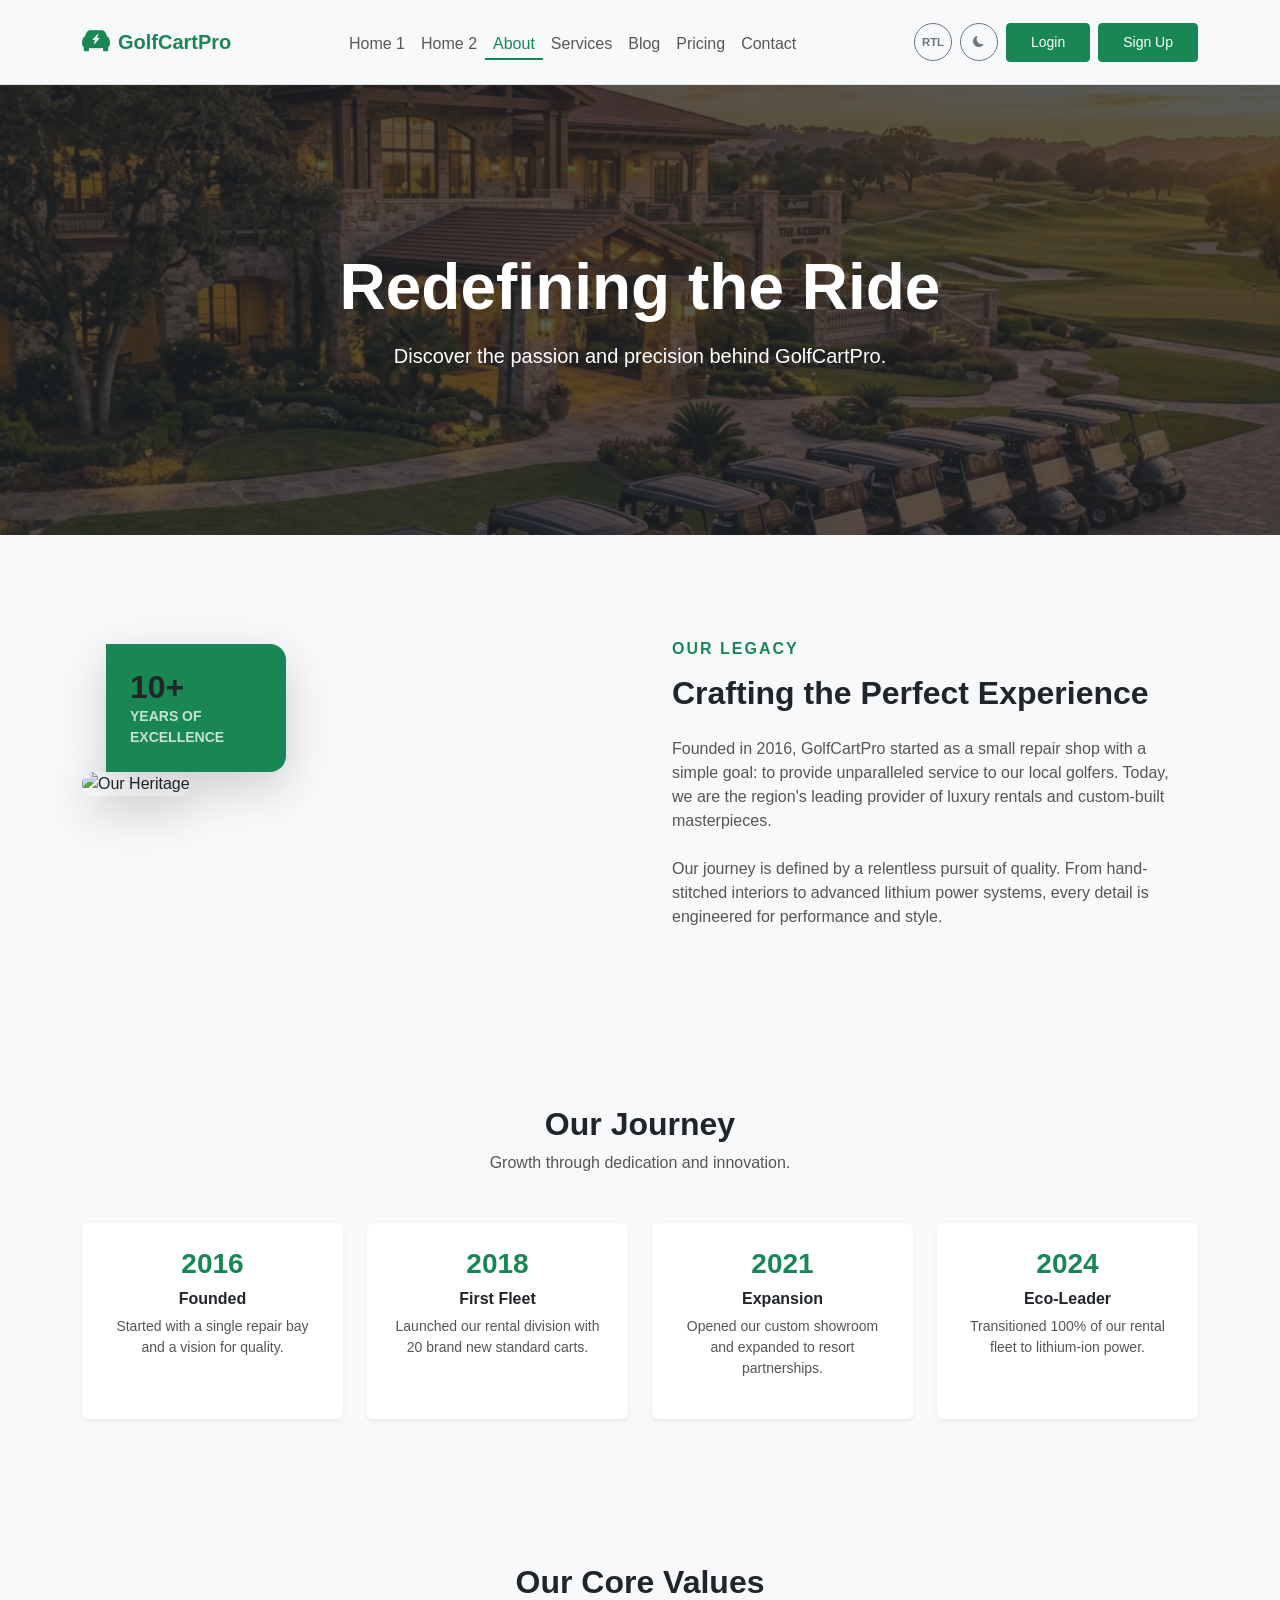
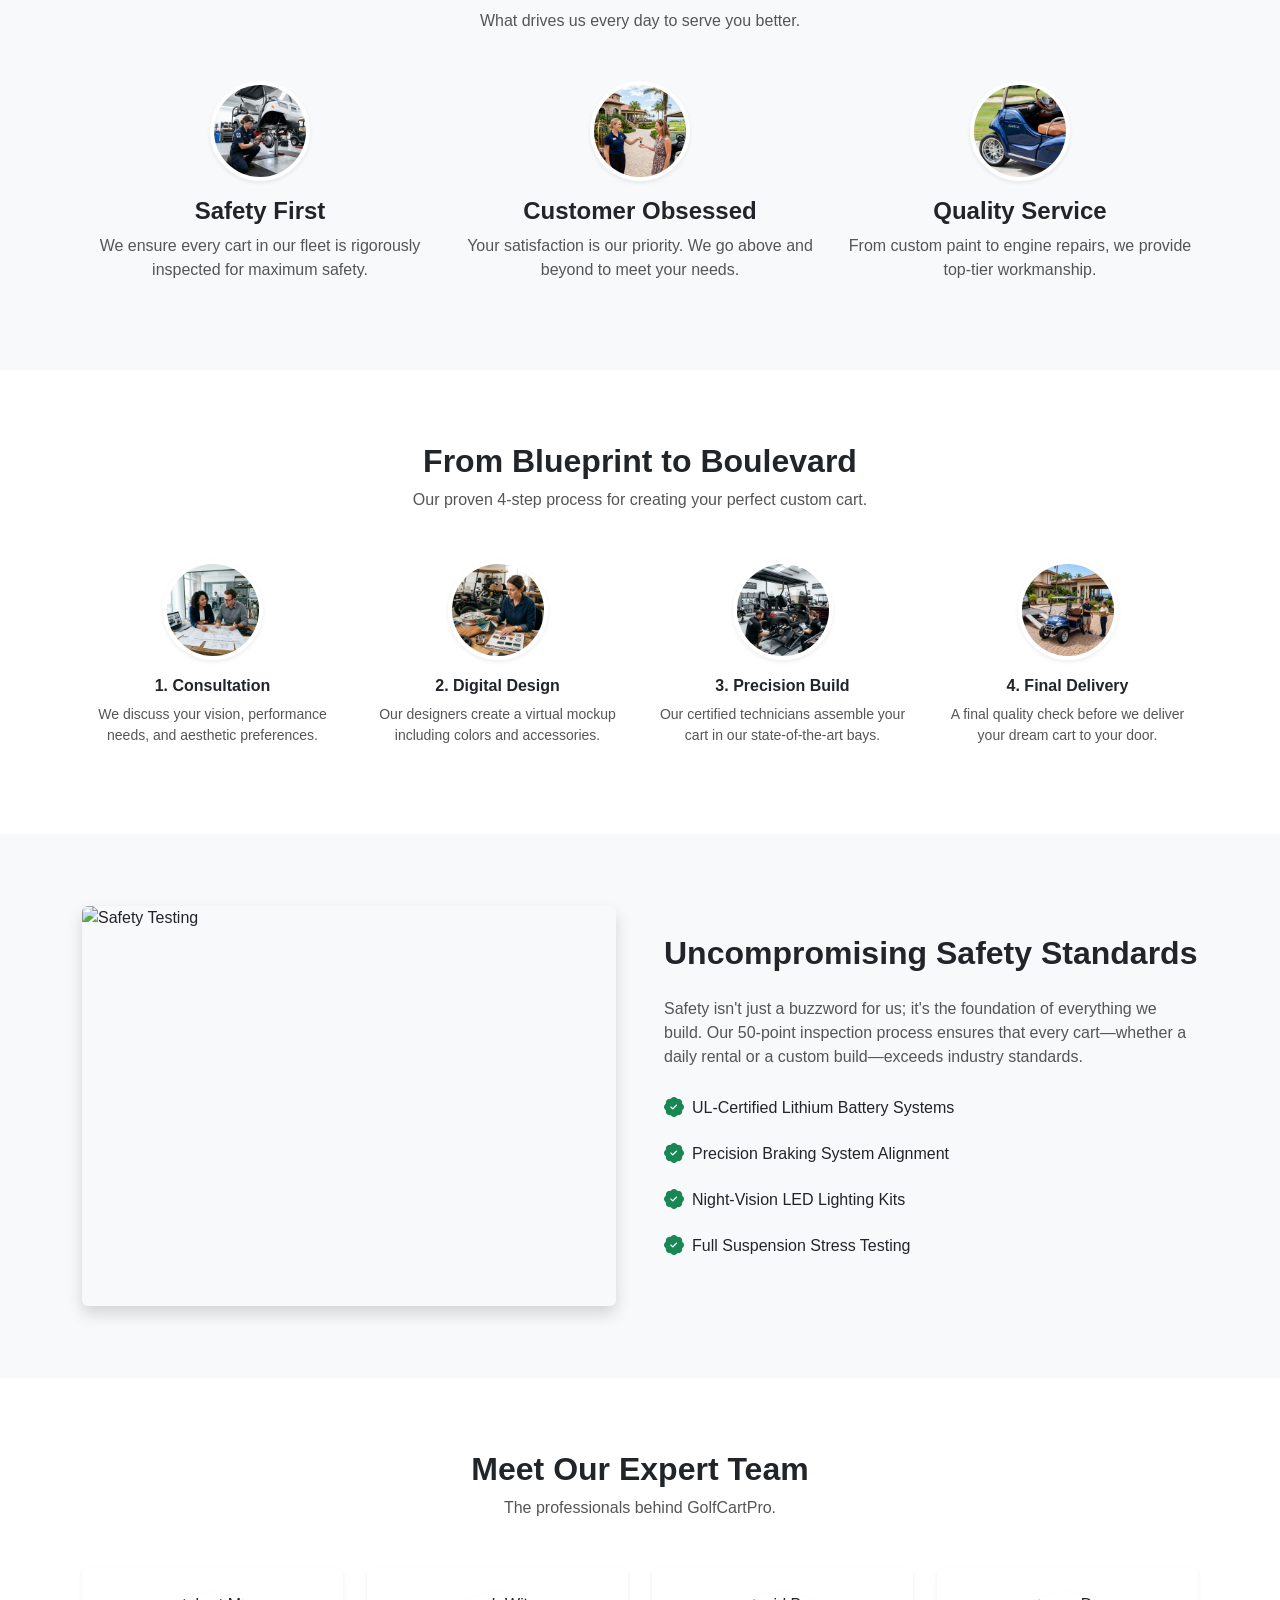
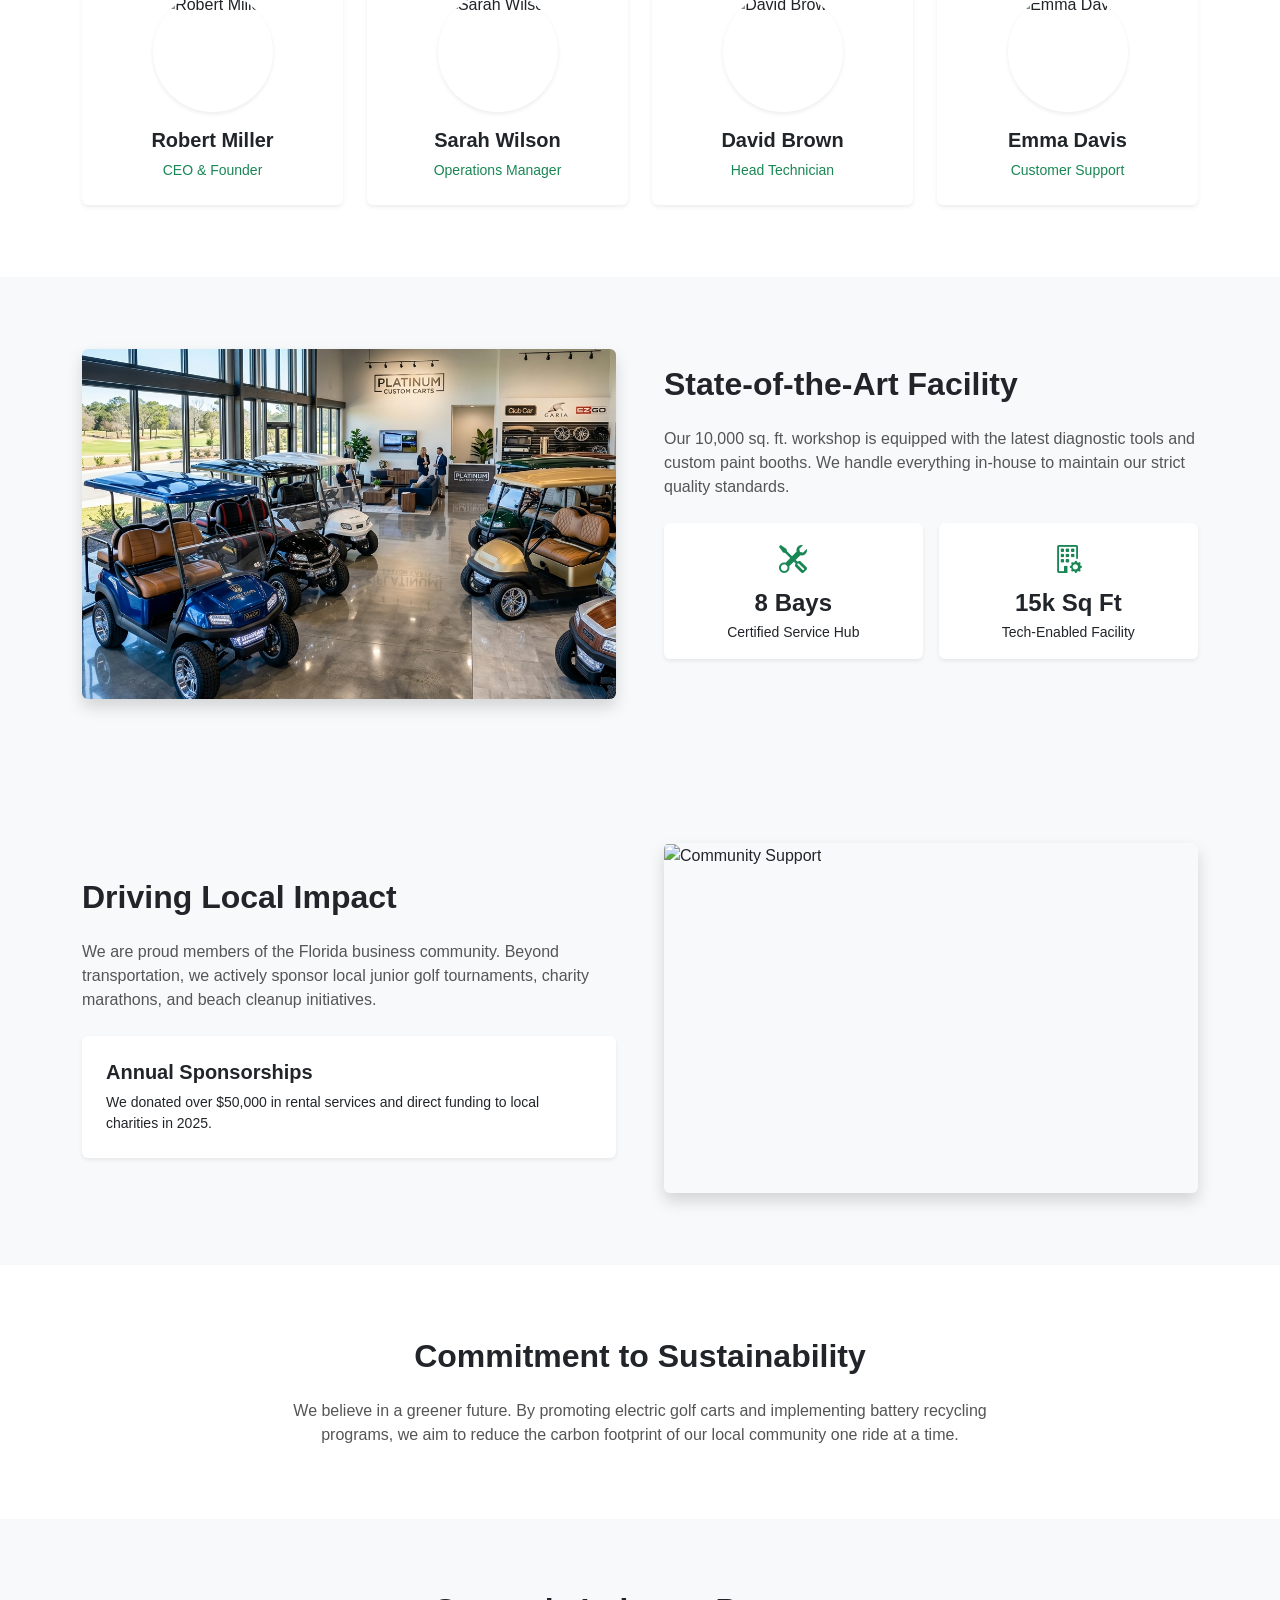
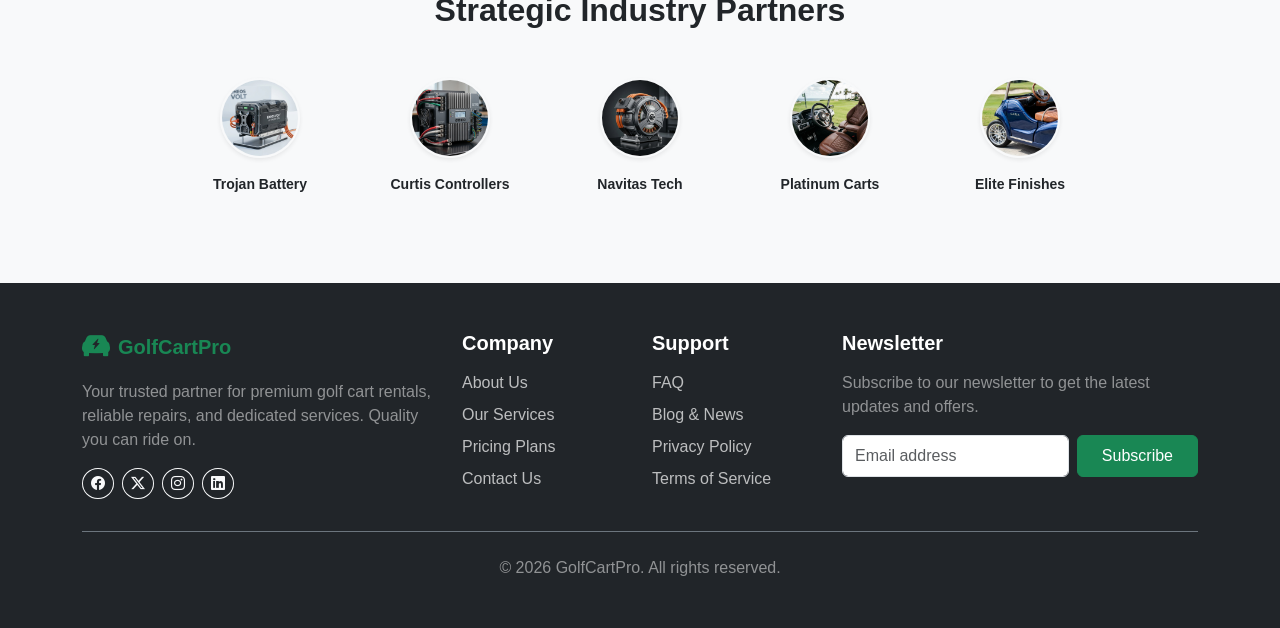
==== commit fdc215ae: "Improved hero section lead paragraph contrast across all pages for better readability in both light " ====
--- a/about.html
+++ b/about.html
@@ -59,7 +59,7 @@
       <div class="position-absolute top-0 start-0 w-100 h-100 bg-dark opacity-75"></div>
       <div class="container position-relative z-3">
         <h1 class="display-3 fw-bold mb-3 text-white">Redefining the Ride</h1>
-        <p class="lead mb-0 text-white-50">Discover the passion and precision behind GolfCartPro.</p>
+        <p class="lead mb-0 text-white">Discover the passion and precision behind GolfCartPro.</p>
       </div>
     </section>
 
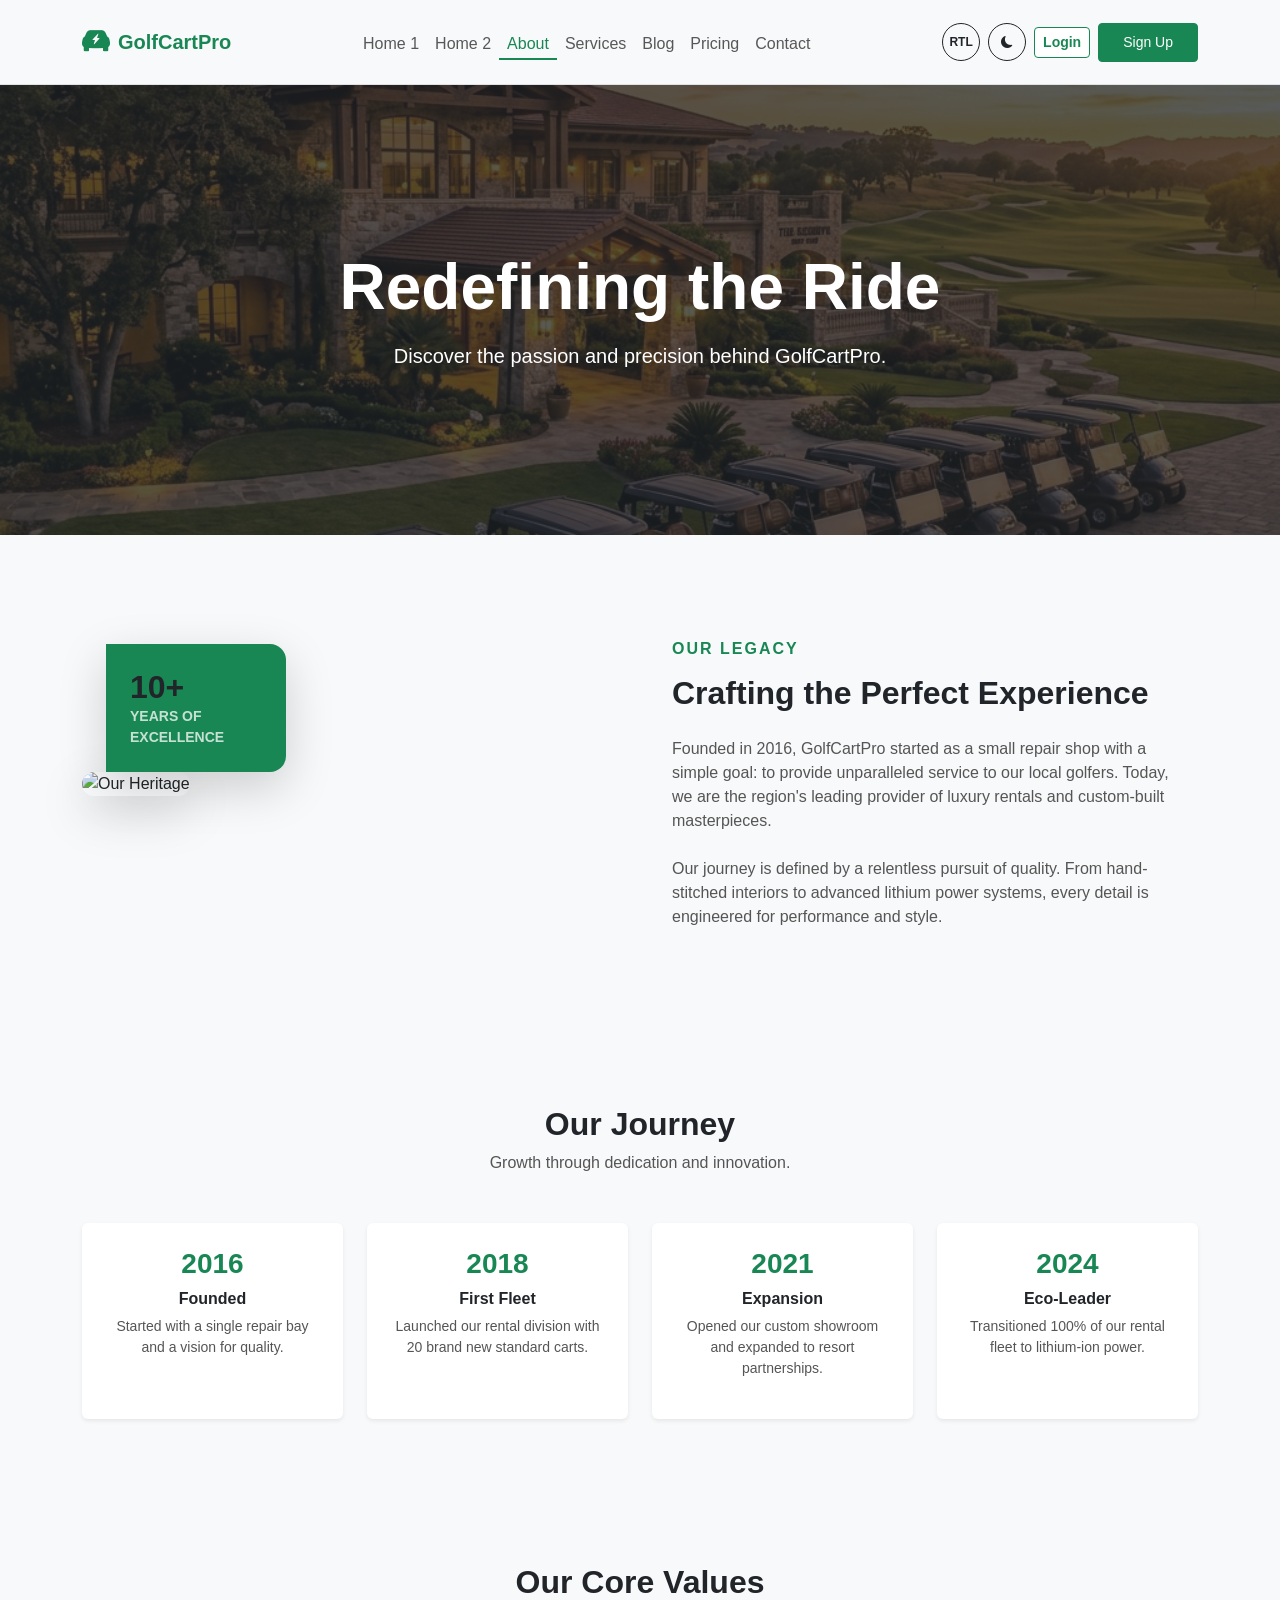
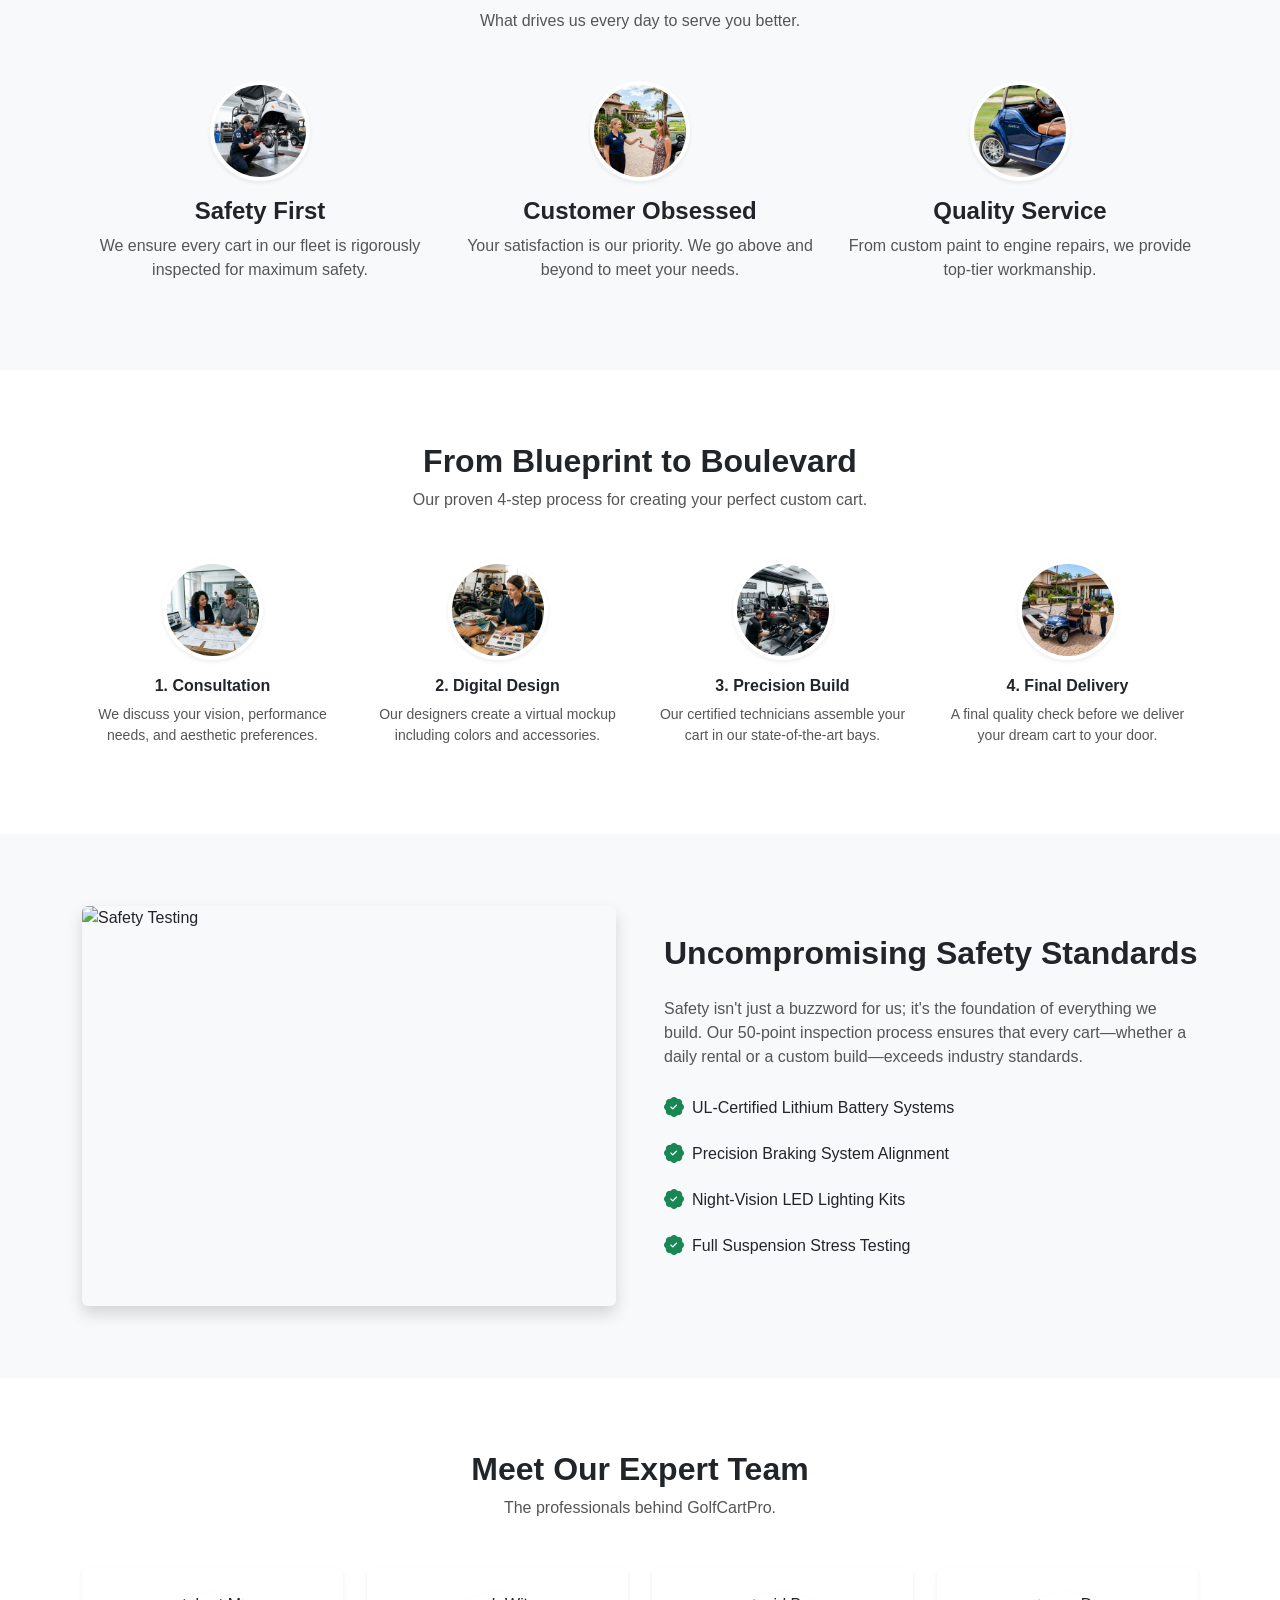
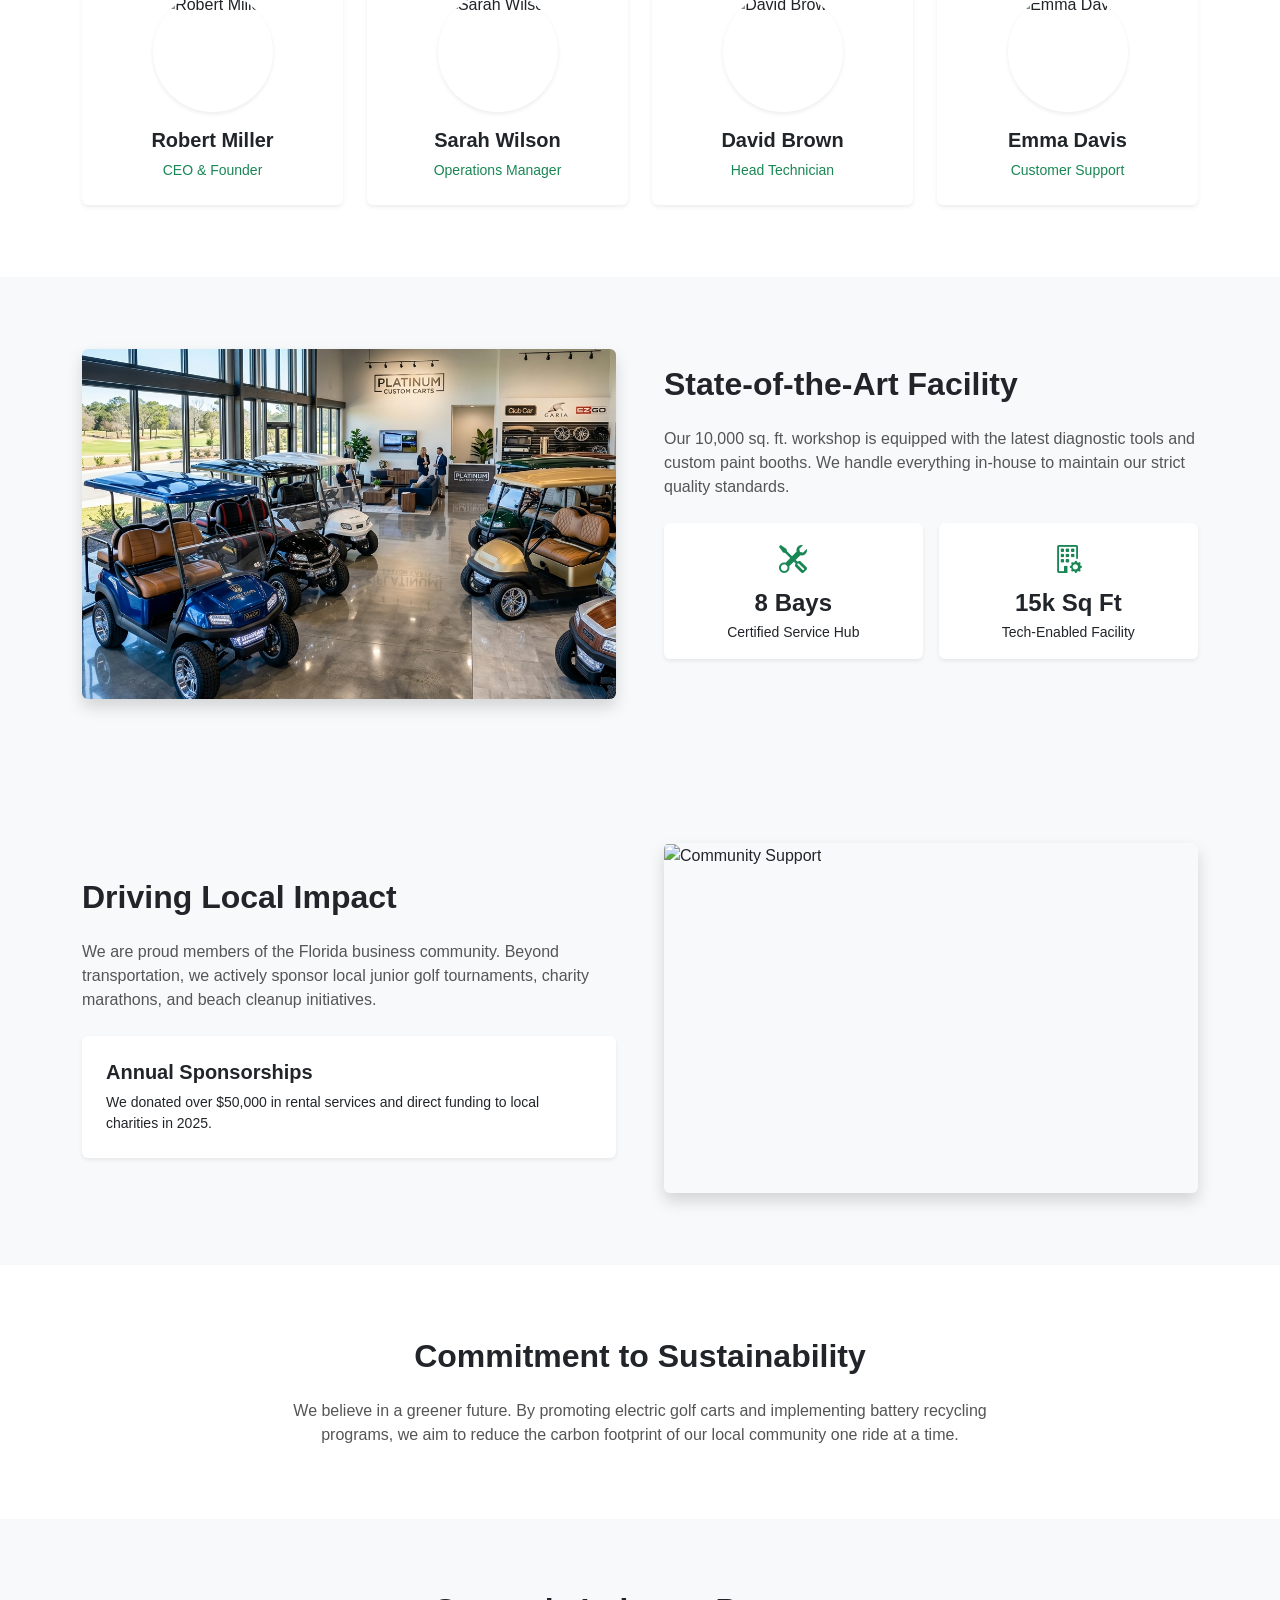
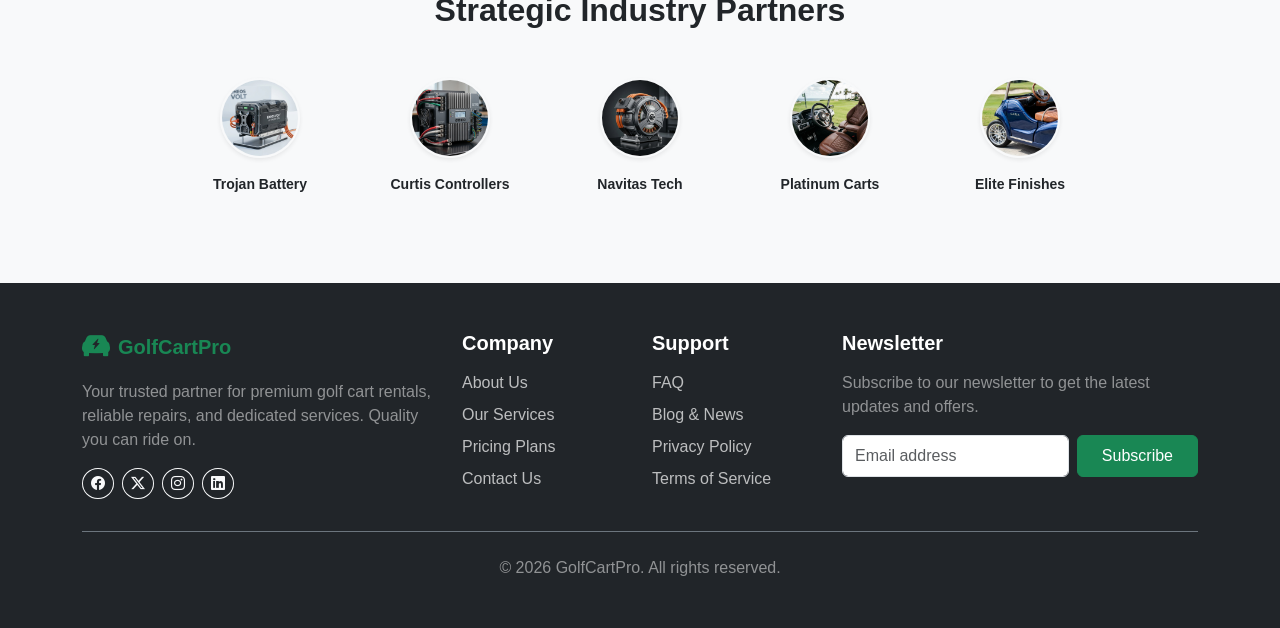
==== commit da1afc73: "style: Refine login button hierarchy, enhance gallery overlay contrast, and update premium assets" ====
--- a/about.html
+++ b/about.html
@@ -44,7 +44,7 @@
               <button class="btn btn-sm btn-outline-secondary rounded-circle" id="themeToggle" aria-label="Toggle Theme">
                 <i class="bi bi-moon-fill" id="themeIcon"></i>
               </button>
-              <a href="login.html" class="btn btn-sm btn-primary">Login</a>
+              <a href="login.html" class="btn btn-sm btn-outline-primary">Login</a>
               <a href="register.html" class="btn btn-sm btn-primary">Sign Up</a>
             </div>
           </div>
--- a/assets/css/style.css
+++ b/assets/css/style.css
@@ -34,6 +34,20 @@
   background-color: #146c43;
   border-color: #13653f;
   color: #fff;
+}
+.btn-outline-primary {
+  color: var(--primary-color);
+  border-color: var(--primary-color);
+  background-color: transparent;
+  font-weight: 500;
+  transition: all 0.3s ease;
+}
+.btn-outline-primary:hover,
+.btn-outline-primary:focus,
+.btn-outline-primary:active {
+  color: #fff !important;
+  background-color: var(--primary-color) !important;
+  border-color: var(--primary-color) !important;
 }
 
 /* Header */
@@ -57,6 +71,22 @@
   background-color: var(--primary-color);
   bottom: 0;
   left: 0;
+}
+
+/* Custom Header Login Button Styling */
+.navbar .btn-outline-primary {
+  color: var(--primary-color) !important;
+  border: 1.5px solid var(--primary-color) !important;
+  background-color: #ffffff !important;
+  font-weight: 600 !important;
+  transition: all 0.3s ease;
+}
+.navbar .btn-outline-primary:hover,
+.navbar .btn-outline-primary:focus,
+.navbar .btn-outline-primary:active {
+  color: #ffffff !important;
+  background-color: var(--primary-color) !important;
+  border-color: var(--primary-color) !important;
 }
 
 /* Hero Section */
@@ -260,15 +290,24 @@
   display: flex;
   align-items: center;
   justify-content: center;
-  font-weight: 600;
-  font-size: 0.7rem;
-  transition: all 0.3s ease;
+  font-weight: 700;
+  font-size: 0.75rem;
+  transition: all 0.3s ease;
+  border: 1.5px solid #212529 !important;
+  color: #212529 !important;
+  background-color: transparent;
+}
+
+[data-bs-theme="dark"] #rtlToggle, 
+[data-bs-theme="dark"] #themeToggle {
+  border-color: #ffffff !important;
+  color: #ffffff !important;
 }
 
 #rtlToggle:hover, #themeToggle:hover {
-  background-color: var(--primary-color);
-  border-color: var(--primary-color);
-  color: #fff;
+  background-color: var(--primary-color) !important;
+  border-color: var(--primary-color) !important;
+  color: #fff !important;
 }
 
 /* Social Buttons */
@@ -378,3 +417,28 @@
 ::-webkit-scrollbar-thumb:hover {
   background: #146c43;
 }
+
+/* Gallery Premium Hover and High-Contrast Text Overlays */
+.gallery-container {
+  overflow: hidden;
+  position: relative;
+  border-radius: 12px;
+}
+.gallery-img {
+  transition: transform 0.6s cubic-bezier(0.25, 1, 0.5, 1);
+}
+.gallery-container:hover .gallery-img {
+  transform: scale(1.06);
+}
+.gallery-overlay {
+  background: linear-gradient(to top, rgba(0, 0, 0, 0.85) 0%, rgba(0, 0, 0, 0.4) 60%, rgba(0, 0, 0, 0) 100%) !important;
+  transition: all 0.3s ease;
+}
+.gallery-container:hover .gallery-overlay {
+  background: linear-gradient(to top, rgba(0, 0, 0, 0.95) 0%, rgba(0, 0, 0, 0.5) 60%, rgba(0, 0, 0, 0) 100%) !important;
+}
+.gallery-overlay h5,
+.gallery-overlay h6 {
+  color: #ffffff !important;
+  text-shadow: 0 2px 4px rgba(0, 0, 0, 0.65) !important;
+}
